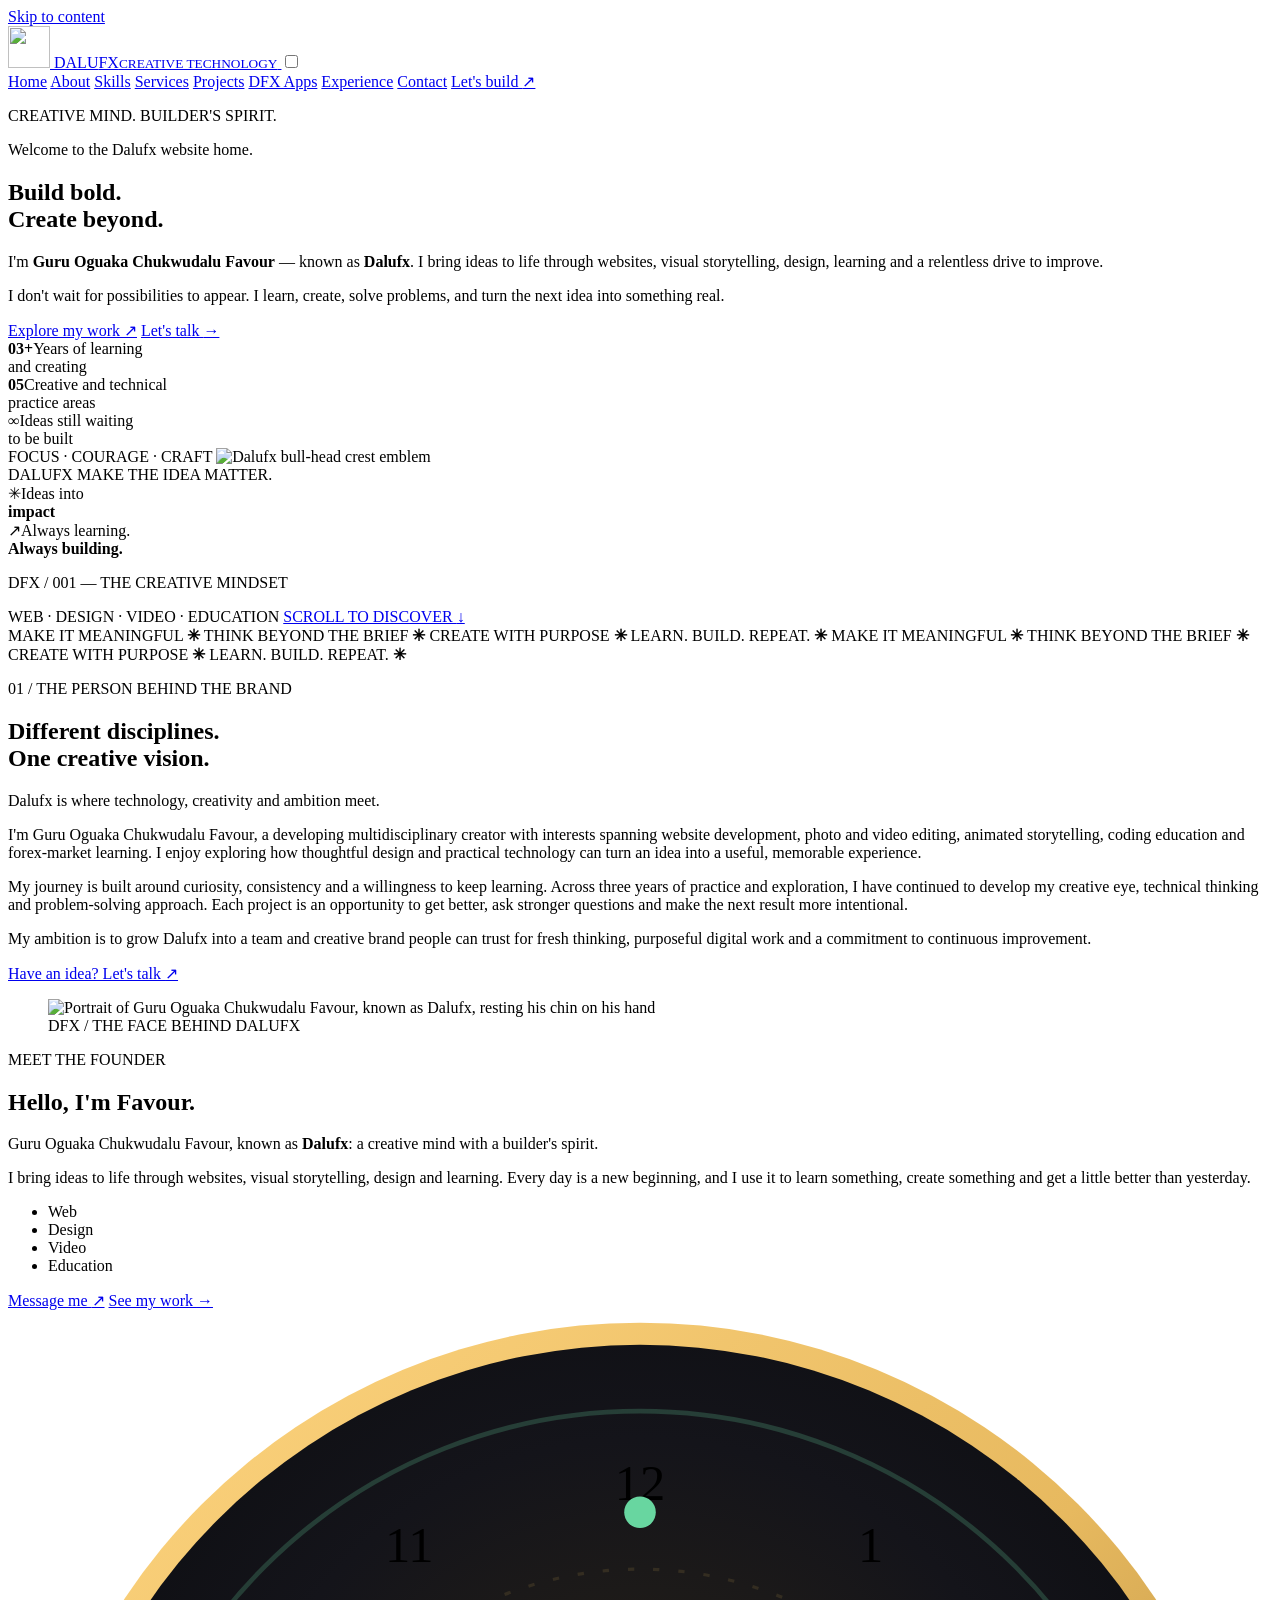
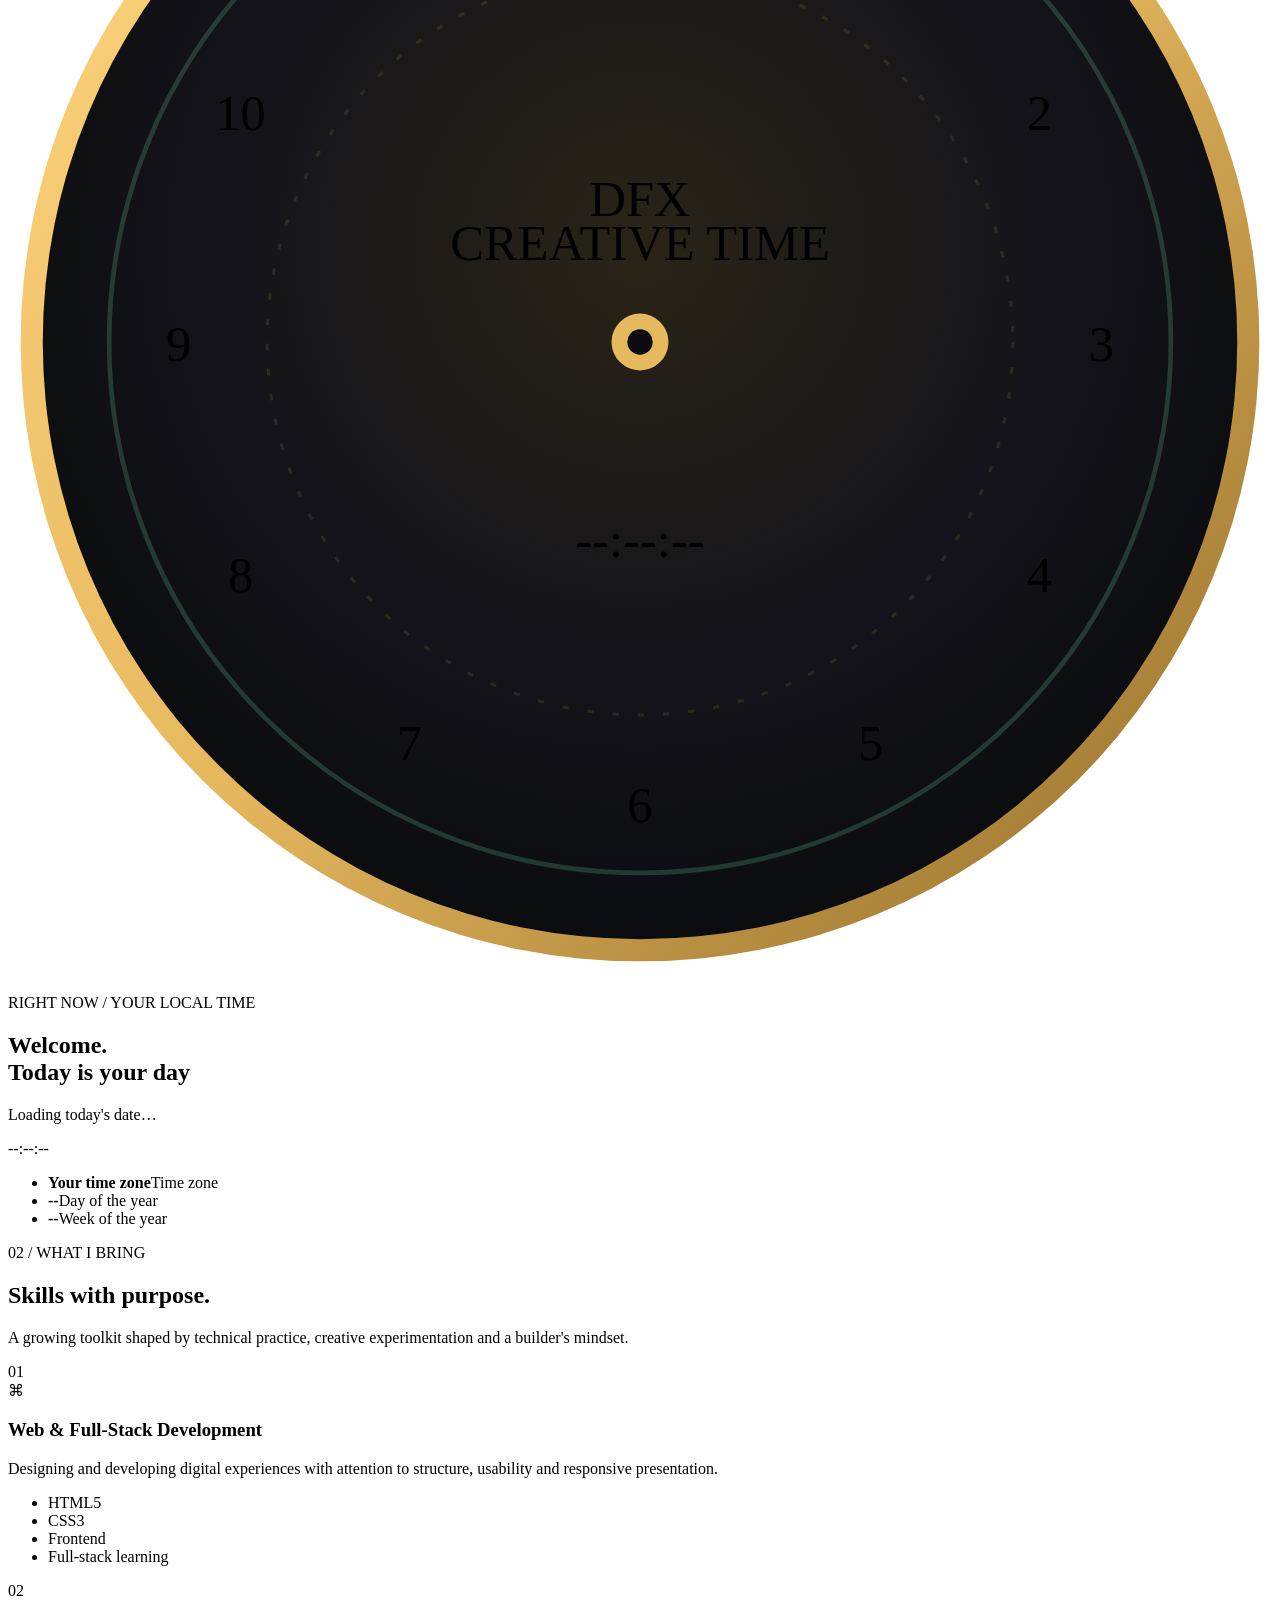
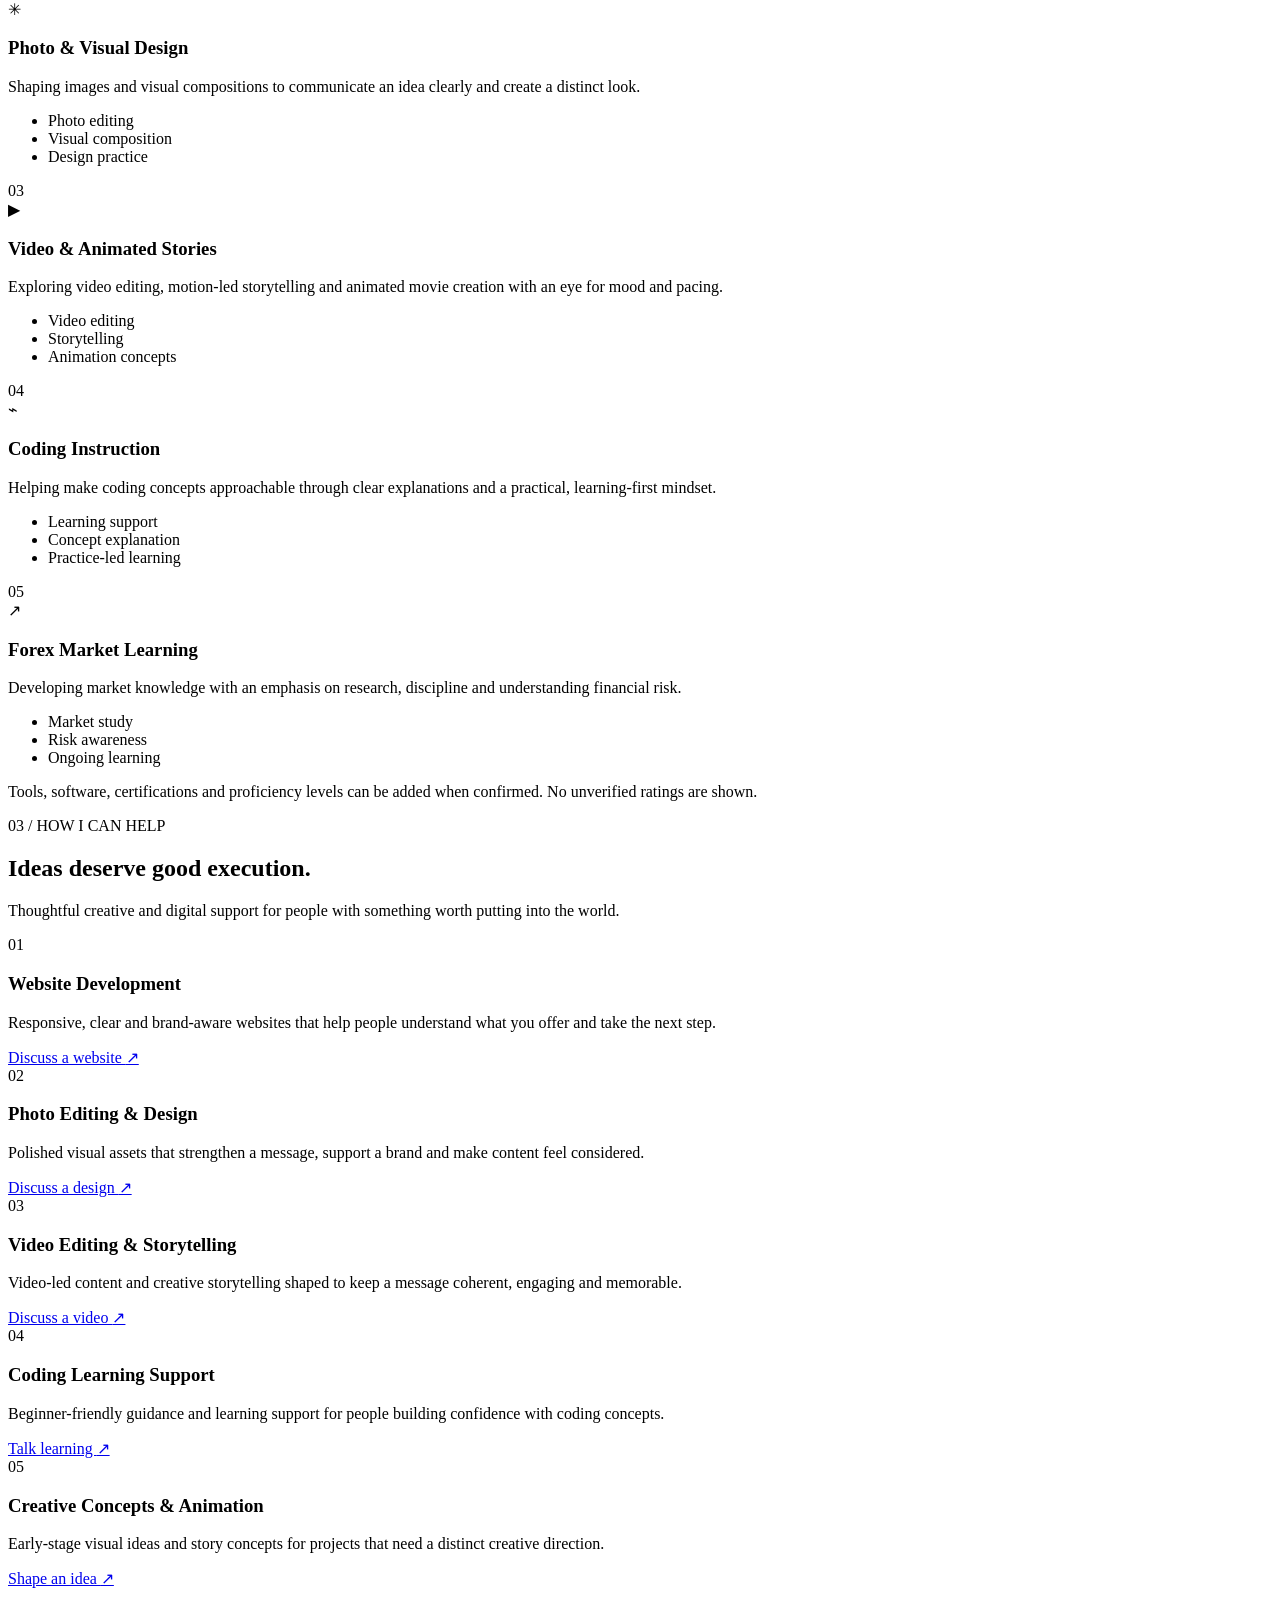
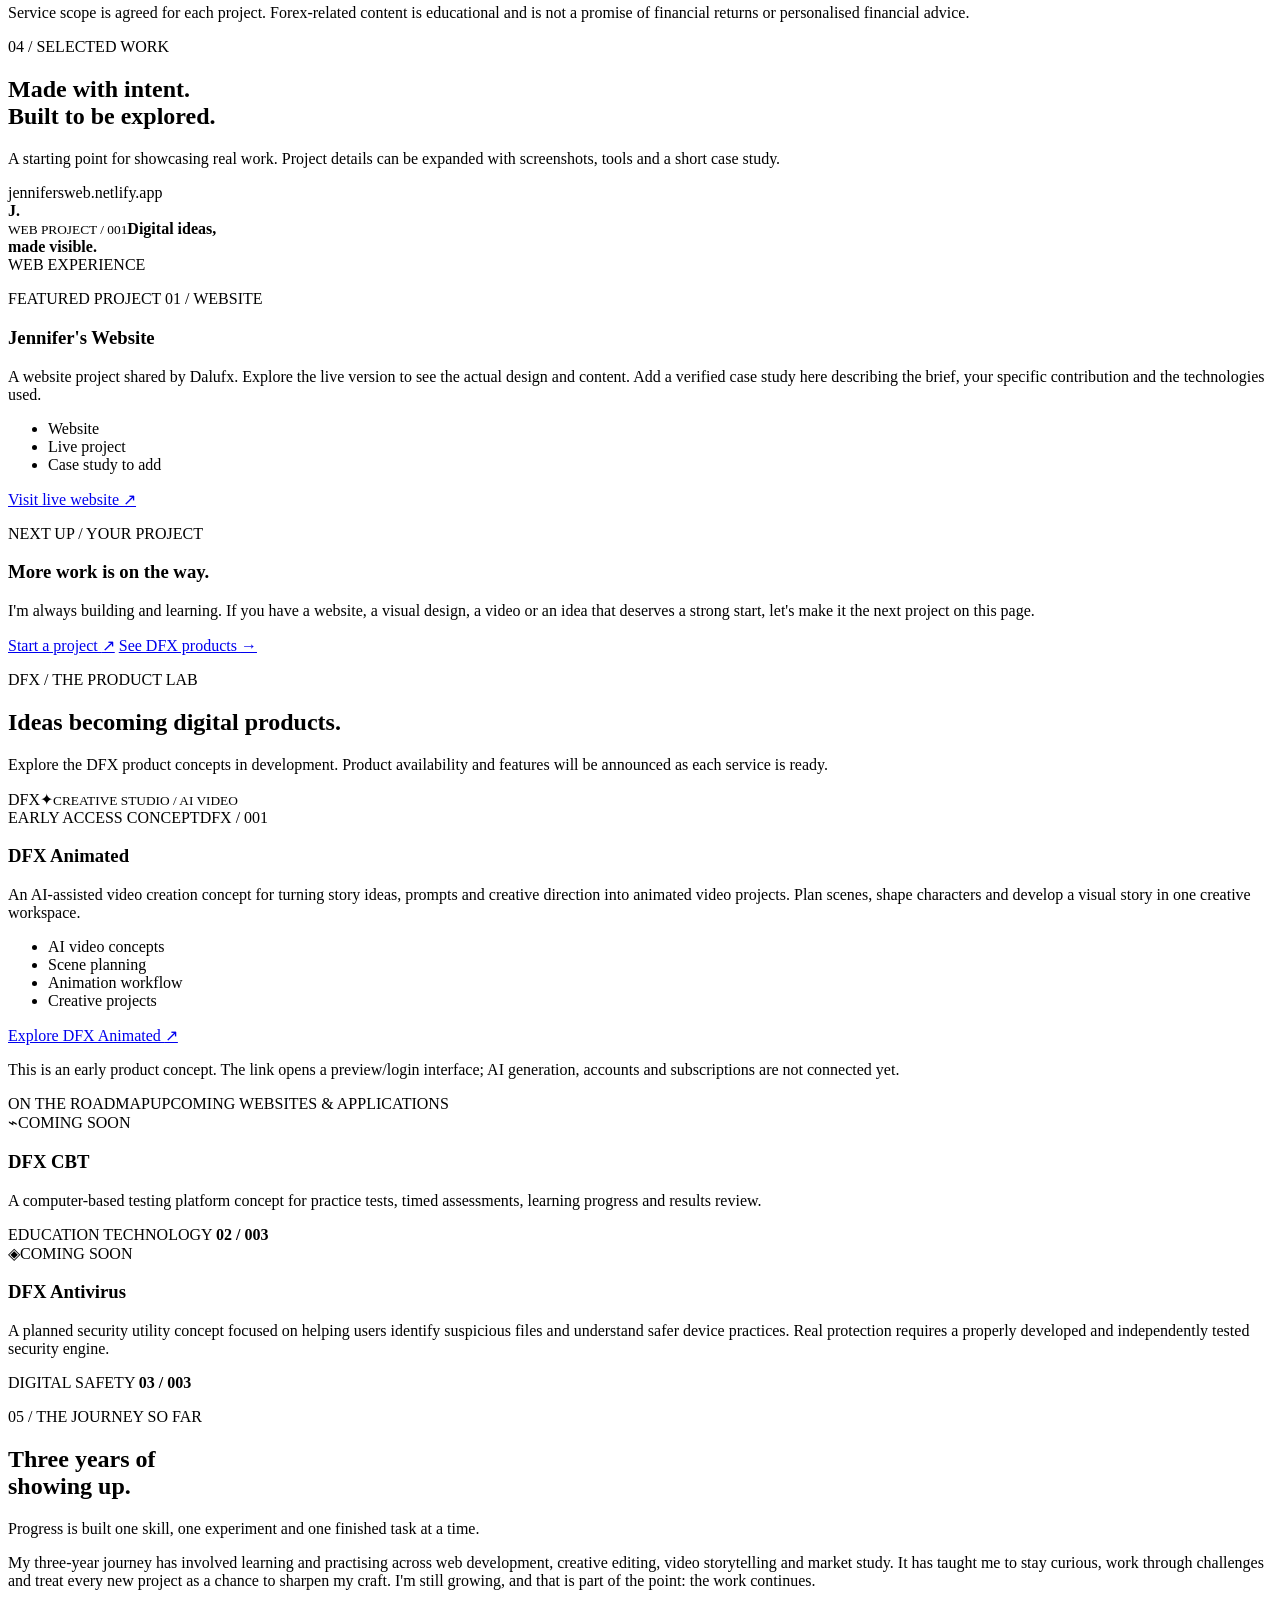
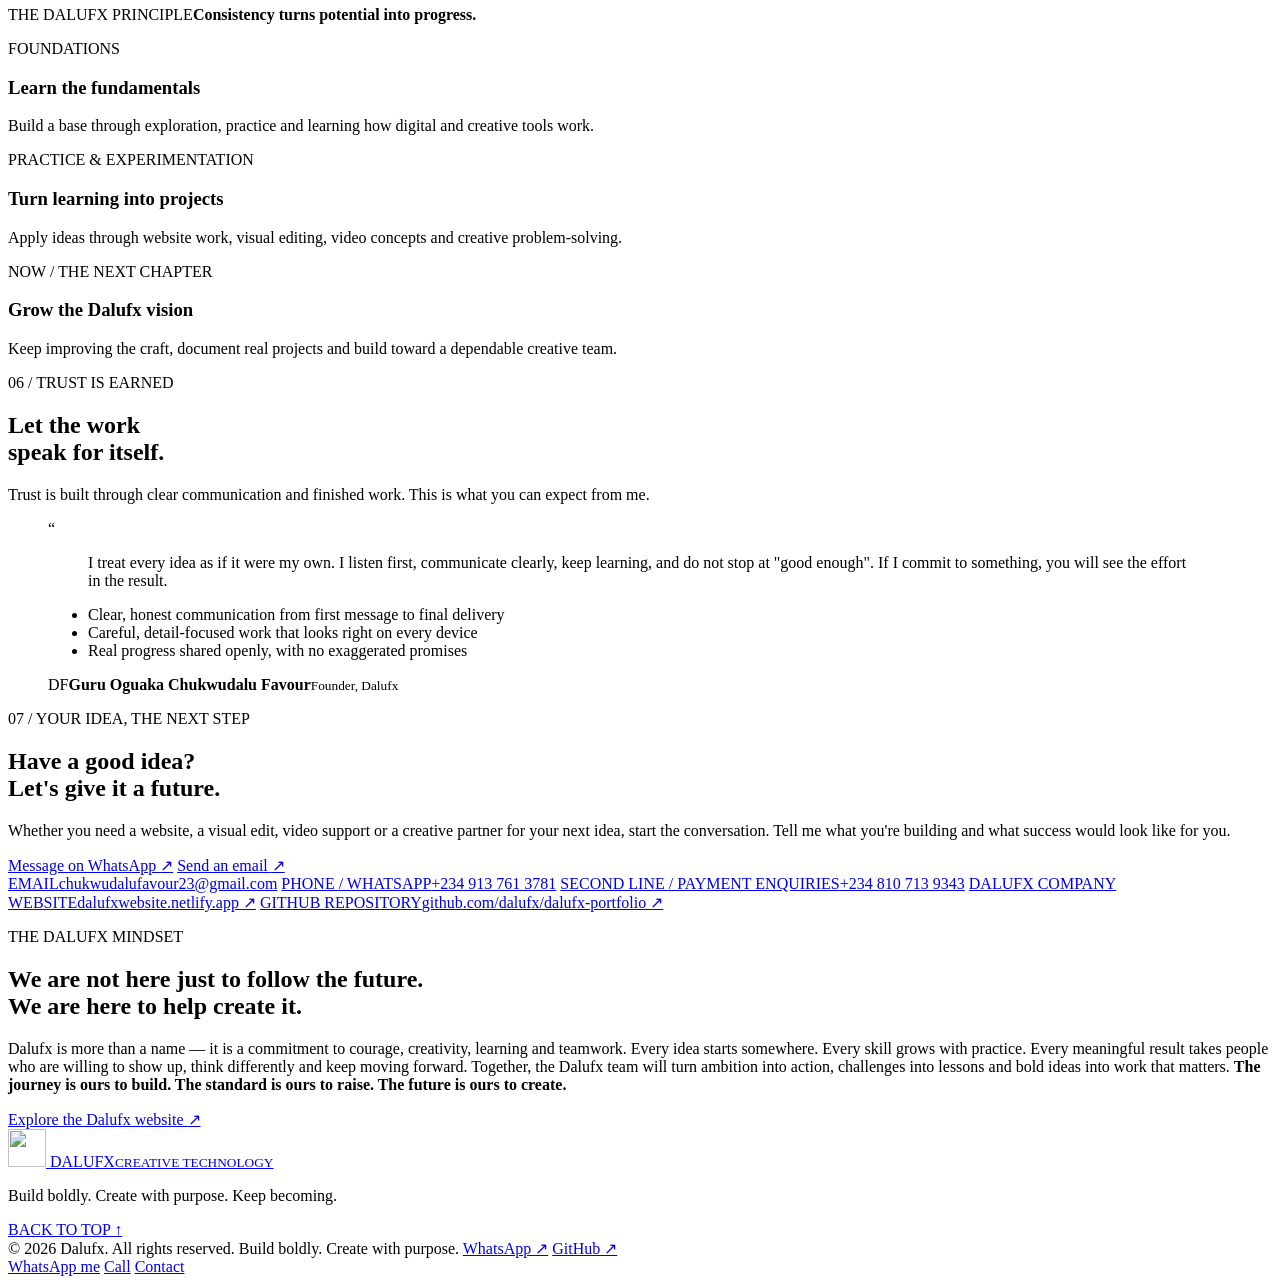
==== index.html @ 1247832c "Add files via upload" ====
<!doctype html>
<html lang="en">
<head>
  <meta charset="utf-8">
  <meta name="viewport" content="width=device-width, initial-scale=1">
  <meta name="description" content="Meet Dalufx — the creative technology brand of Guru Oguaka Chukwudalu Favour, working across web development, visual storytelling, design, coding education and market learning.">
  <meta name="theme-color" content="#090a0d">
  <meta property="og:title" content="Dalufx — Build Bold. Create Beyond.">
  <meta property="og:description" content="Web experiences, visual stories and creative technology by Dalufx.">
  <meta property="og:type" content="website">
  <meta property="og:url" content="https://dalufxwebsite.netlify.app">
  <meta property="og:image" content="assets/images/dalufx-social-preview.jpg">
  <title>Dalufx — Build Bold. Create Beyond.</title>
  <link rel="icon" href="assets/icons/dalufx-bull-crest.svg" type="image/svg+xml">
  <link rel="stylesheet" href="css/style.css">
</head>
<body id="top">
  <a class="skip-link" href="#main">Skip to content</a>

  <header class="site-header">
    <div class="container nav-wrap">
      <a class="brand" href="#home" aria-label="Dalufx home">
        <img src="assets/icons/dalufx-bull-crest.svg" alt="" width="42" height="42">
        <span>DALU<span class="brand-accent">FX</span><small>CREATIVE TECHNOLOGY</small></span>
      </a>

      <input class="nav-toggle" type="checkbox" id="nav-toggle" aria-label="Toggle navigation">
      <label class="nav-toggle-label" for="nav-toggle" aria-hidden="true">
        <span></span><span></span><span></span>
      </label>

      <nav class="main-nav" aria-label="Main navigation">
        <a href="#home">Home</a>
        <a href="#about">About</a>
        <a href="#skills">Skills</a>
        <a href="#services">Services</a>
        <a href="#projects">Projects</a>
        <a href="#dfx-products">DFX Apps</a>
        <a href="#experience">Experience</a>
        <a href="#contact">Contact</a>
        <a class="nav-cta" href="#contact">Let's build <span aria-hidden="true">↗</span></a>
      </nav>
    </div>
  </header>

  <main id="main">
    <section class="hero section-shell" id="home" aria-labelledby="hero-title">
      <div class="hero-grid container">
        <div class="hero-copy">
          <p class="eyebrow"><span class="status-dot"></span> CREATIVE MIND. BUILDER'S SPIRIT.</p>
          <p class="welcome">Welcome to the <span>Dalufx</span> website home.</p>
          <h1 id="hero-title">Build bold.<br><span class="outline-text">Create beyond.</span></h1>
          <p class="hero-intro">I'm <strong>Guru Oguaka Chukwudalu Favour</strong> — known as <strong>Dalufx</strong>. I bring ideas to life through websites, visual storytelling, design, learning and a relentless drive to improve.</p>
          <p class="hero-motivation">I don't wait for possibilities to appear. I learn, create, solve problems, and turn the next idea into something real.</p>
          <div class="hero-actions">
            <a class="button button-primary" href="#projects">Explore my work <span aria-hidden="true">↗</span></a>
            <a class="button button-quiet" href="#contact">Let's talk <span aria-hidden="true">→</span></a>
          </div>
          <div class="hero-proof" aria-label="Professional highlights">
            <div><strong>03+</strong><span>Years of learning<br>and creating</span></div>
            <div><strong>05</strong><span>Creative and technical<br>practice areas</span></div>
            <div><strong>∞</strong><span>Ideas still waiting<br>to be built</span></div>
          </div>
        </div>

        <div class="hero-art" aria-label="Dalufx bull crest brand emblem">
          <div class="art-orbit orbit-one"></div>
          <div class="art-orbit orbit-two"></div>
          <div class="art-cross cross-one"></div>
          <div class="art-cross cross-two"></div>
          <div class="crest-stack">
            <div class="crest-frame">
              <span class="crest-topline">FOCUS · COURAGE · CRAFT</span>
              <img src="assets/icons/dalufx-bull-crest.svg" alt="Dalufx bull-head crest emblem" width="280" height="280">
            </div>
            <div class="crest-label">
              <span class="crest-wordmark">DALU<span>FX</span></span>
              <span class="crest-caption">MAKE THE IDEA MATTER.</span>
            </div>
          </div>
          <div class="floating-note note-top"><span class="note-symbol">✳</span><span>Ideas into<br><b>impact</b></span></div>
          <div class="floating-note note-bottom"><span class="note-symbol green">↗</span><span>Always learning.<br><b>Always building.</b></span></div>
          <p class="art-index">DFX / 001 — THE CREATIVE MINDSET</p>
        </div>
      </div>
      <div class="hero-bottom container">
        <span>WEB · DESIGN · VIDEO · EDUCATION</span>
        <a href="#about">SCROLL TO DISCOVER <span aria-hidden="true">↓</span></a>
      </div>
    </section>

    <section class="marquee-band" aria-label="Dalufx brand message">
      <div class="marquee-track">
        <span>MAKE IT MEANINGFUL <b>✳</b> THINK BEYOND THE BRIEF <b>✳</b> CREATE WITH PURPOSE <b>✳</b> LEARN. BUILD. REPEAT. <b>✳</b></span>
        <span aria-hidden="true">MAKE IT MEANINGFUL <b>✳</b> THINK BEYOND THE BRIEF <b>✳</b> CREATE WITH PURPOSE <b>✳</b> LEARN. BUILD. REPEAT. <b>✳</b></span>
      </div>
    </section>

    <section class="section section-about" id="about" aria-labelledby="about-title">
      <div class="container two-column">
        <div class="section-heading">
          <p class="eyebrow">01 / THE PERSON BEHIND THE BRAND</p>
          <h2 id="about-title">Different disciplines.<br><span>One creative vision.</span></h2>
          <div class="heading-rule"></div>
        </div>
        <div class="about-copy">
          <p class="lead">Dalufx is where technology, creativity and ambition meet.</p>
          <p>I'm Guru Oguaka Chukwudalu Favour, a developing multidisciplinary creator with interests spanning website development, photo and video editing, animated storytelling, coding education and forex-market learning. I enjoy exploring how thoughtful design and practical technology can turn an idea into a useful, memorable experience.</p>
          <p>My journey is built around curiosity, consistency and a willingness to keep learning. Across three years of practice and exploration, I have continued to develop my creative eye, technical thinking and problem-solving approach. Each project is an opportunity to get better, ask stronger questions and make the next result more intentional.</p>
          <p>My ambition is to grow Dalufx into a team and creative brand people can trust for fresh thinking, purposeful digital work and a commitment to continuous improvement.</p>
          <a class="text-link" href="#contact">Have an idea? Let's talk <span aria-hidden="true">↗</span></a>
        </div>
      </div>
    </section>

    <section class="section profile-section" id="profile" aria-labelledby="profile-title">
      <div class="container">
        <article class="profile-block">
          <figure class="profile-photo">
            <span class="corner corner-tl" aria-hidden="true"></span><span class="corner corner-br" aria-hidden="true"></span>
            <img src="assets/images/favour-portrait.jpg" alt="Portrait of Guru Oguaka Chukwudalu Favour, known as Dalufx, resting his chin on his hand" width="607" height="1080" loading="lazy">
            <figcaption>DFX / THE FACE BEHIND DALUFX</figcaption>
          </figure>
          <div class="profile-copy">
            <p class="eyebrow">MEET THE FOUNDER</p>
            <h2 id="profile-title">Hello, I'm <span>Favour.</span></h2>
            <p class="profile-lead">Guru Oguaka Chukwudalu Favour, known as <strong>Dalufx</strong>: a creative mind with a builder's spirit.</p>
            <p>I bring ideas to life through websites, visual storytelling, design and learning. Every day is a new beginning, and I use it to learn something, create something and get a little better than yesterday.</p>
            <ul class="tag-list profile-tags"><li>Web</li><li>Design</li><li>Video</li><li>Education</li></ul>
            <div class="profile-actions">
              <a class="button button-primary" href="https://wa.me/2349137613781?text=Hello%20Favour,%20I%20saw%20your%20CV" target="_blank" rel="noopener noreferrer">Message me <span aria-hidden="true">↗</span></a>
              <a class="button button-quiet" href="#projects">See my work <span aria-hidden="true">→</span></a>
            </div>
          </div>
        </article>
      </div>
    </section>

    <section class="section time-section" id="time" aria-labelledby="time-title">
      <div class="container time-block">
        <div class="clock-wrap">
          <div class="clock-glow" aria-hidden="true"></div>
          <svg class="dfx-clock-svg" viewBox="0 0 400 400" role="img" aria-label="Analog clock showing the current time">
              <defs>
                <radialGradient id="faceGlow" cx="50%" cy="42%" r="62%"><stop offset="0" stop-color="#2a2417"/><stop offset=".55" stop-color="#14141a"/><stop offset="1" stop-color="#0a0b0e"/></radialGradient>
                <linearGradient id="goldRing" x1="0" y1="0" x2="1" y2="1"><stop offset="0" stop-color="#ffd681"/><stop offset=".5" stop-color="#e7b95f"/><stop offset="1" stop-color="#8f6a28"/></linearGradient>
              </defs>
              <circle cx="200" cy="200" r="196" fill="url(#goldRing)"/>
              <circle cx="200" cy="200" r="189" fill="url(#faceGlow)"/>
              <circle cx="200" cy="200" r="168" fill="none" stroke="rgba(104,214,160,.22)" stroke-width="1.5"/>
              <circle cx="200" cy="200" r="118" fill="none" stroke="rgba(231,185,95,.12)" stroke-width="1" stroke-dasharray="2 6"/>
              <line class="tick-major" x1="200.0" y1="24.0" x2="200.0" y2="10.0"/>
              <line class="tick" x1="218.9" y1="20.0" x2="219.9" y2="11.0"/>
              <line class="tick" x1="237.6" y1="23.0" x2="239.5" y2="14.2"/>
              <line class="tick" x1="255.9" y1="27.9" x2="258.7" y2="19.3"/>
              <line class="tick" x1="273.6" y1="34.6" x2="277.3" y2="26.4"/>
              <line class="tick-major" x1="288.0" y1="47.6" x2="295.0" y2="35.5"/>
              <line class="tick" x1="306.4" y1="53.6" x2="311.7" y2="46.3"/>
              <line class="tick" x1="321.1" y1="65.5" x2="327.1" y2="58.8"/>
              <line class="tick" x1="334.5" y1="78.9" x2="341.2" y2="72.9"/>
              <line class="tick" x1="346.4" y1="93.6" x2="353.7" y2="88.3"/>
              <line class="tick-major" x1="352.4" y1="112.0" x2="364.5" y2="105.0"/>
              <line class="tick" x1="365.4" y1="126.4" x2="373.6" y2="122.7"/>
              <line class="tick" x1="372.1" y1="144.1" x2="380.7" y2="141.3"/>
              <line class="tick" x1="377.0" y1="162.4" x2="385.8" y2="160.5"/>
              <line class="tick" x1="380.0" y1="181.1" x2="389.0" y2="180.1"/>
              <line class="tick-major" x1="376.0" y1="200.0" x2="390.0" y2="200.0"/>
              <line class="tick" x1="380.0" y1="218.9" x2="389.0" y2="219.9"/>
              <line class="tick" x1="377.0" y1="237.6" x2="385.8" y2="239.5"/>
              <line class="tick" x1="372.1" y1="255.9" x2="380.7" y2="258.7"/>
              <line class="tick" x1="365.4" y1="273.6" x2="373.6" y2="277.3"/>
              <line class="tick-major" x1="352.4" y1="288.0" x2="364.5" y2="295.0"/>
              <line class="tick" x1="346.4" y1="306.4" x2="353.7" y2="311.7"/>
              <line class="tick" x1="334.5" y1="321.1" x2="341.2" y2="327.1"/>
              <line class="tick" x1="321.1" y1="334.5" x2="327.1" y2="341.2"/>
              <line class="tick" x1="306.4" y1="346.4" x2="311.7" y2="353.7"/>
              <line class="tick-major" x1="288.0" y1="352.4" x2="295.0" y2="364.5"/>
              <line class="tick" x1="273.6" y1="365.4" x2="277.3" y2="373.6"/>
              <line class="tick" x1="255.9" y1="372.1" x2="258.7" y2="380.7"/>
              <line class="tick" x1="237.6" y1="377.0" x2="239.5" y2="385.8"/>
              <line class="tick" x1="218.9" y1="380.0" x2="219.9" y2="389.0"/>
              <line class="tick-major" x1="200.0" y1="376.0" x2="200.0" y2="390.0"/>
              <line class="tick" x1="181.1" y1="380.0" x2="180.1" y2="389.0"/>
              <line class="tick" x1="162.4" y1="377.0" x2="160.5" y2="385.8"/>
              <line class="tick" x1="144.1" y1="372.1" x2="141.3" y2="380.7"/>
              <line class="tick" x1="126.4" y1="365.4" x2="122.7" y2="373.6"/>
              <line class="tick-major" x1="112.0" y1="352.4" x2="105.0" y2="364.5"/>
              <line class="tick" x1="93.6" y1="346.4" x2="88.3" y2="353.7"/>
              <line class="tick" x1="78.9" y1="334.5" x2="72.9" y2="341.2"/>
              <line class="tick" x1="65.5" y1="321.1" x2="58.8" y2="327.1"/>
              <line class="tick" x1="53.6" y1="306.4" x2="46.3" y2="311.7"/>
              <line class="tick-major" x1="47.6" y1="288.0" x2="35.5" y2="295.0"/>
              <line class="tick" x1="34.6" y1="273.6" x2="26.4" y2="277.3"/>
              <line class="tick" x1="27.9" y1="255.9" x2="19.3" y2="258.7"/>
              <line class="tick" x1="23.0" y1="237.6" x2="14.2" y2="239.5"/>
              <line class="tick" x1="20.0" y1="218.9" x2="11.0" y2="219.9"/>
              <line class="tick-major" x1="24.0" y1="200.0" x2="10.0" y2="200.0"/>
              <line class="tick" x1="20.0" y1="181.1" x2="11.0" y2="180.1"/>
              <line class="tick" x1="23.0" y1="162.4" x2="14.2" y2="160.5"/>
              <line class="tick" x1="27.9" y1="144.1" x2="19.3" y2="141.3"/>
              <line class="tick" x1="34.6" y1="126.4" x2="26.4" y2="122.7"/>
              <line class="tick-major" x1="47.6" y1="112.0" x2="35.5" y2="105.0"/>
              <line class="tick" x1="53.6" y1="93.6" x2="46.3" y2="88.3"/>
              <line class="tick" x1="65.5" y1="78.9" x2="58.8" y2="72.9"/>
              <line class="tick" x1="78.9" y1="65.5" x2="72.9" y2="58.8"/>
              <line class="tick" x1="93.6" y1="53.6" x2="88.3" y2="46.3"/>
              <line class="tick-major" x1="112.0" y1="47.6" x2="105.0" y2="35.5"/>
              <line class="tick" x1="126.4" y1="34.6" x2="122.7" y2="26.4"/>
              <line class="tick" x1="144.1" y1="27.9" x2="141.3" y2="19.3"/>
              <line class="tick" x1="162.4" y1="23.0" x2="160.5" y2="14.2"/>
              <line class="tick" x1="181.1" y1="20.0" x2="180.1" y2="11.0"/>
              <text class="num" x="273.0" y="79.6" text-anchor="middle">1</text>
              <text class="num" x="326.4" y="133.0" text-anchor="middle">2</text>
              <text class="num" x="346.0" y="206.0" text-anchor="middle">3</text>
              <text class="num" x="326.4" y="279.0" text-anchor="middle">4</text>
              <text class="num" x="273.0" y="332.4" text-anchor="middle">5</text>
              <text class="num" x="200.0" y="352.0" text-anchor="middle">6</text>
              <text class="num" x="127.0" y="332.4" text-anchor="middle">7</text>
              <text class="num" x="73.6" y="279.0" text-anchor="middle">8</text>
              <text class="num" x="54.0" y="206.0" text-anchor="middle">9</text>
              <text class="num" x="73.6" y="133.0" text-anchor="middle">10</text>
              <text class="num" x="127.0" y="79.6" text-anchor="middle">11</text>
              <text class="num" x="200.0" y="60.0" text-anchor="middle">12</text>
              <text class="brand-mark" x="200" y="160" text-anchor="middle">D<tspan>F</tspan>X</text>
              <text class="brand-sub" x="200" y="174" text-anchor="middle">CREATIVE TIME</text>
              <text class="dial-time" id="dialTime" x="200" y="268" text-anchor="middle">--:--:--</text>
              <text class="dial-ampm" id="dialAmpm" x="200" y="290" text-anchor="middle"></text>
              <g id="hHand"><line class="hand-hour" x1="200" y1="214" x2="200" y2="120"/></g>
              <g id="mHand"><line class="hand-min" x1="200" y1="218" x2="200" y2="76"/></g>
              <g id="sHand"><line class="hand-sec" x1="200" y1="228" x2="200" y2="56"/><circle cx="200" cy="64" r="5" fill="#68d6a0"/></g>
              <circle cx="200" cy="200" r="9" fill="#e7b95f"/><circle cx="200" cy="200" r="4" fill="#0a0b0e"/>
            </svg>
        </div>
        <div class="time-copy">
          <p class="eyebrow">RIGHT NOW / YOUR LOCAL TIME</p>
          <h2 id="time-title"><span id="greeting">Welcome.</span><br>Today is <span id="dateShort">your day</span></h2>
          <p class="time-date" id="dateLong" aria-live="off">Loading today's date…</p>
          <div class="digital" role="timer" aria-label="Current time">
            <span id="digiTime">--:--:--</span><small id="digiAmpm"></small>
          </div>
          <ul class="time-facts">
            <li><b id="tzName">Your time zone</b><span>Time zone</span></li>
            <li><b id="dayNum">--</b><span>Day of the year</span></li>
            <li><b id="weekNum">--</b><span>Week of the year</span></li>
          </ul>
          <noscript><p class="time-note">Turn on JavaScript to see the live clock and today's date.</p></noscript>
        </div>
      </div>
    </section>

    <section class="section section-skills" id="skills" aria-labelledby="skills-title">
      <div class="container">
        <div class="section-topline">
          <div>
            <p class="eyebrow">02 / WHAT I BRING</p>
            <h2 id="skills-title">Skills with <span>purpose.</span></h2>
          </div>
          <p class="section-note">A growing toolkit shaped by technical practice, creative experimentation and a builder's mindset.</p>
        </div>
        <div class="skill-grid">
          <article class="skill-panel skill-featured">
            <span class="skill-number">01</span>
            <div class="skill-icon" aria-hidden="true">⌘</div>
            <h3>Web & Full-Stack Development</h3>
            <p>Designing and developing digital experiences with attention to structure, usability and responsive presentation.</p>
            <ul class="tag-list"><li>HTML5</li><li>CSS3</li><li>Frontend</li><li>Full-stack learning</li></ul>
          </article>
          <article class="skill-panel">
            <span class="skill-number">02</span>
            <div class="skill-icon" aria-hidden="true">✳</div>
            <h3>Photo & Visual Design</h3>
            <p>Shaping images and visual compositions to communicate an idea clearly and create a distinct look.</p>
            <ul class="tag-list"><li>Photo editing</li><li>Visual composition</li><li>Design practice</li></ul>
          </article>
          <article class="skill-panel">
            <span class="skill-number">03</span>
            <div class="skill-icon" aria-hidden="true">▶</div>
            <h3>Video & Animated Stories</h3>
            <p>Exploring video editing, motion-led storytelling and animated movie creation with an eye for mood and pacing.</p>
            <ul class="tag-list"><li>Video editing</li><li>Storytelling</li><li>Animation concepts</li></ul>
          </article>
          <article class="skill-panel">
            <span class="skill-number">04</span>
            <div class="skill-icon" aria-hidden="true">⌁</div>
            <h3>Coding Instruction</h3>
            <p>Helping make coding concepts approachable through clear explanations and a practical, learning-first mindset.</p>
            <ul class="tag-list"><li>Learning support</li><li>Concept explanation</li><li>Practice-led learning</li></ul>
          </article>
          <article class="skill-panel">
            <span class="skill-number">05</span>
            <div class="skill-icon" aria-hidden="true">↗</div>
            <h3>Forex Market Learning</h3>
            <p>Developing market knowledge with an emphasis on research, discipline and understanding financial risk.</p>
            <ul class="tag-list"><li>Market study</li><li>Risk awareness</li><li>Ongoing learning</li></ul>
          </article>
        </div>
        <p class="skills-footnote">Tools, software, certifications and proficiency levels can be added when confirmed. No unverified ratings are shown.</p>
      </div>
    </section>

    <section class="section section-services" id="services" aria-labelledby="services-title">
      <div class="container">
        <div class="section-topline">
          <div>
            <p class="eyebrow">03 / HOW I CAN HELP</p>
            <h2 id="services-title">Ideas deserve <span>good execution.</span></h2>
          </div>
          <p class="section-note">Thoughtful creative and digital support for people with something worth putting into the world.</p>
        </div>
        <div class="service-list">
          <article class="service-row">
            <span class="service-index">01</span><div><h3>Website Development</h3><p>Responsive, clear and brand-aware websites that help people understand what you offer and take the next step.</p></div><a href="#contact" aria-label="Ask about website development">Discuss a website <span aria-hidden="true">↗</span></a>
          </article>
          <article class="service-row">
            <span class="service-index">02</span><div><h3>Photo Editing & Design</h3><p>Polished visual assets that strengthen a message, support a brand and make content feel considered.</p></div><a href="#contact" aria-label="Ask about photo editing and design">Discuss a design <span aria-hidden="true">↗</span></a>
          </article>
          <article class="service-row">
            <span class="service-index">03</span><div><h3>Video Editing & Storytelling</h3><p>Video-led content and creative storytelling shaped to keep a message coherent, engaging and memorable.</p></div><a href="#contact" aria-label="Ask about video editing">Discuss a video <span aria-hidden="true">↗</span></a>
          </article>
          <article class="service-row">
            <span class="service-index">04</span><div><h3>Coding Learning Support</h3><p>Beginner-friendly guidance and learning support for people building confidence with coding concepts.</p></div><a href="#contact" aria-label="Ask about coding learning support">Talk learning <span aria-hidden="true">↗</span></a>
          </article>
          <article class="service-row">
            <span class="service-index">05</span><div><h3>Creative Concepts & Animation</h3><p>Early-stage visual ideas and story concepts for projects that need a distinct creative direction.</p></div><a href="#contact" aria-label="Ask about creative concepts and animation">Shape an idea <span aria-hidden="true">↗</span></a>
          </article>
        </div>
        <p class="service-note">Service scope is agreed for each project. Forex-related content is educational and is not a promise of financial returns or personalised financial advice.</p>
      </div>
    </section>

    <section class="section section-projects" id="projects" aria-labelledby="projects-title">
      <div class="container">
        <div class="section-topline">
          <div>
            <p class="eyebrow">04 / SELECTED WORK</p>
            <h2 id="projects-title">Made with intent.<br><span>Built to be explored.</span></h2>
          </div>
          <p class="section-note">A starting point for showcasing real work. Project details can be expanded with screenshots, tools and a short case study.</p>
        </div>

        <article class="project-card project-main">
          <div class="project-visual project-visual-web" aria-label="Abstract website preview illustration">
            <div class="browser-bar"><i></i><i></i><i></i><span>jennifersweb.netlify.app</span></div>
            <div class="preview-layout">
              <div class="preview-sidebar"><b>J.</b><span></span><span></span><span></span></div>
              <div class="preview-content"><small>WEB PROJECT / 001</small><strong>Digital ideas,<br>made visible.</strong><div class="preview-lines"></div><div class="preview-blocks"><i></i><i></i><i></i></div></div>
            </div>
            <span class="visual-label">WEB EXPERIENCE</span>
          </div>
          <div class="project-info">
            <p class="project-meta">FEATURED PROJECT <span>01 / WEBSITE</span></p>
            <h3>Jennifer's Website</h3>
            <p>A website project shared by Dalufx. Explore the live version to see the actual design and content. Add a verified case study here describing the brief, your specific contribution and the technologies used.</p>
            <ul class="tag-list"><li>Website</li><li>Live project</li><li>Case study to add</li></ul>
            <a class="button button-primary" href="https://jennifersweb.netlify.app/" target="_blank" rel="noopener noreferrer">Visit live website <span aria-hidden="true">↗</span></a>
          </div>
        </article>

        <div class="project-cta">
          <div>
            <p class="project-meta">NEXT UP / YOUR PROJECT</p>
            <h3>More work is on the way.</h3>
            <p>I'm always building and learning. If you have a website, a visual design, a video or an idea that deserves a strong start, let's make it the next project on this page.</p>
          </div>
          <div class="project-cta-actions">
            <a class="button button-primary" href="https://wa.me/2349137613781?text=Hello%20Favour,%20I%20saw%20your%20CV" target="_blank" rel="noopener noreferrer">Start a project <span aria-hidden="true">↗</span></a>
            <a class="button button-quiet" href="#dfx-products">See DFX products <span aria-hidden="true">→</span></a>
          </div>
        </div>
      </div>
    </section>

    <section class="section dfx-products-section" id="dfx-products" aria-labelledby="dfx-products-title">
      <div class="container">
        <div class="section-topline">
          <div><p class="eyebrow">DFX / THE PRODUCT LAB</p><h2 id="dfx-products-title">Ideas becoming <span>digital products.</span></h2></div>
          <p class="section-note">Explore the DFX product concepts in development. Product availability and features will be announced as each service is ready.</p>
        </div>
        <article class="dfx-app-card">
          <div class="dfx-app-art"><span class="app-orbit"></span><span class="app-mark">DFX<span>✦</span></span><small>CREATIVE STUDIO / AI VIDEO</small></div>
          <div class="dfx-app-copy">
            <div class="app-status-row"><span class="app-status app-status-live">EARLY ACCESS CONCEPT</span><span class="app-code">DFX / 001</span></div>
            <h3>DFX Animated</h3>
            <p>An AI-assisted video creation concept for turning story ideas, prompts and creative direction into animated video projects. Plan scenes, shape characters and develop a visual story in one creative workspace.</p>
            <ul class="tag-list"><li>AI video concepts</li><li>Scene planning</li><li>Animation workflow</li><li>Creative projects</li></ul>
            <a class="button button-primary" href="dfx-animated.html">Explore DFX Animated <span aria-hidden="true">↗</span></a>
            <p class="app-smallprint">This is an early product concept. The link opens a preview/login interface; AI generation, accounts and subscriptions are not connected yet.</p>
          </div>
        </article>
        <div class="upcoming-heading"><span class="eyebrow">ON THE ROADMAP</span><span class="upcoming-line"></span><span class="upcoming-label">UPCOMING WEBSITES & APPLICATIONS</span></div>
        <div class="upcoming-grid">
          <article class="upcoming-card"><span class="upcoming-icon">⌁</span><span class="app-status">COMING SOON</span><h3>DFX CBT</h3><p>A computer-based testing platform concept for practice tests, timed assessments, learning progress and results review.</p><span class="upcoming-foot">EDUCATION TECHNOLOGY <b>02 / 003</b></span></article>
          <article class="upcoming-card"><span class="upcoming-icon">◈</span><span class="app-status">COMING SOON</span><h3>DFX Antivirus</h3><p>A planned security utility concept focused on helping users identify suspicious files and understand safer device practices. Real protection requires a properly developed and independently tested security engine.</p><span class="upcoming-foot">DIGITAL SAFETY <b>03 / 003</b></span></article>
        </div>
      </div>
    </section>

    <section class="section section-experience" id="experience" aria-labelledby="experience-title">
      <div class="container experience-layout">
        <div>
          <p class="eyebrow">05 / THE JOURNEY SO FAR</p>
          <h2 id="experience-title">Three years of<br><span>showing up.</span></h2>
          <p class="experience-lead">Progress is built one skill, one experiment and one finished task at a time.</p>
          <p class="experience-body">My three-year journey has involved learning and practising across web development, creative editing, video storytelling and market study. It has taught me to stay curious, work through challenges and treat every new project as a chance to sharpen my craft. I'm still growing, and that is part of the point: the work continues.</p>
          <div class="experience-callout"><span>THE DALUFX PRINCIPLE</span><strong>Consistency turns potential into progress.</strong></div>
        </div>
        <div class="timeline">
          <article class="timeline-item"><span class="timeline-point"></span><p class="timeline-period">FOUNDATIONS</p><h3>Learn the fundamentals</h3><p>Build a base through exploration, practice and learning how digital and creative tools work.</p></article>
          <article class="timeline-item"><span class="timeline-point"></span><p class="timeline-period">PRACTICE & EXPERIMENTATION</p><h3>Turn learning into projects</h3><p>Apply ideas through website work, visual editing, video concepts and creative problem-solving.</p></article>
          <article class="timeline-item"><span class="timeline-point"></span><p class="timeline-period">NOW / THE NEXT CHAPTER</p><h3>Grow the Dalufx vision</h3><p>Keep improving the craft, document real projects and build toward a dependable creative team.</p></article>
        </div>
      </div>
    </section>

    <section class="section section-testimonials" id="testimonials" aria-labelledby="testimonials-title">
      <div class="container testimonial-wrap">
        <div>
          <p class="eyebrow">06 / TRUST IS EARNED</p>
          <h2 id="testimonials-title">Let the work<br><span>speak for itself.</span></h2>
          <p class="section-note">Trust is built through clear communication and finished work. This is what you can expect from me.</p>
        </div>
        <figure class="testimonial-placeholder commitment-card">
          <span class="quote-mark" aria-hidden="true">“</span>
          <blockquote>
            <p>I treat every idea as if it were my own. I listen first, communicate clearly, keep learning, and do not stop at "good enough". If I commit to something, you will see the effort in the result.</p>
          </blockquote>
          <ul class="commitment-list">
            <li>Clear, honest communication from first message to final delivery</li>
            <li>Careful, detail-focused work that looks right on every device</li>
            <li>Real progress shared openly, with no exaggerated promises</li>
          </ul>
          <figcaption class="testimonial-byline"><span class="avatar-placeholder">DF</span><span><b>Guru Oguaka Chukwudalu Favour</b><small>Founder, Dalufx</small></span></figcaption>
        </figure>
      </div>
    </section>

    <section class="contact-section section" id="contact" aria-labelledby="contact-title">
      <div class="container contact-inner">
        <p class="eyebrow">07 / YOUR IDEA, THE NEXT STEP</p>
        <h2 id="contact-title">Have a good idea?<br><span>Let's give it a future.</span></h2>
        <p class="contact-intro">Whether you need a website, a visual edit, video support or a creative partner for your next idea, start the conversation. Tell me what you're building and what success would look like for you.</p>
        <div class="contact-actions">
          <a class="button button-primary" href="https://wa.me/2349137613781?text=Hello%20Favour,%20I%20saw%20your%20CV" target="_blank" rel="noopener noreferrer">Message on WhatsApp <span aria-hidden="true">↗</span></a>
          <a class="button button-light" href="mailto:chukwudalufavour23@gmail.com">Send an email <span aria-hidden="true">↗</span></a>
        </div>
        <div class="contact-details">
          <a href="mailto:chukwudalufavour23@gmail.com"><span class="detail-label">EMAIL</span><span>chukwudalufavour23@gmail.com</span></a>
          <a href="tel:+2349137613781"><span class="detail-label">PHONE / WHATSAPP</span><span>+234 913 761 3781</span></a>
          <a href="tel:+2348107139343"><span class="detail-label">SECOND LINE / PAYMENT ENQUIRIES</span><span>+234 810 713 9343</span></a>
          <a href="https://dalufxwebsite.netlify.app" target="_blank" rel="noopener noreferrer"><span class="detail-label">DALUFX COMPANY WEBSITE</span><span>dalufxwebsite.netlify.app ↗</span></a>
          <a href="https://github.com/dalufx/dalufx-portfolio" target="_blank" rel="noopener noreferrer"><span class="detail-label">GITHUB REPOSITORY</span><span>github.com/dalufx/dalufx-portfolio ↗</span></a>
        </div>
      </div>
    </section>

    <section class="team-statement" aria-labelledby="team-title">
      <div class="container team-statement-inner">
        <p class="eyebrow">THE DALUFX MINDSET</p>
        <h2 id="team-title">We are not here just to follow the future.<br><span>We are here to help create it.</span></h2>
        <p>Dalufx is more than a name — it is a commitment to courage, creativity, learning and teamwork. Every idea starts somewhere. Every skill grows with practice. Every meaningful result takes people who are willing to show up, think differently and keep moving forward. Together, the Dalufx team will turn ambition into action, challenges into lessons and bold ideas into work that matters. <strong>The journey is ours to build. The standard is ours to raise. The future is ours to create.</strong></p>
        <a class="text-link" href="https://dalufxwebsite.netlify.app" target="_blank" rel="noopener noreferrer">Explore the Dalufx website <span aria-hidden="true">↗</span></a>
      </div>
    </section>
  </main>

  <footer class="site-footer">
    <div class="container footer-main">
      <a class="brand footer-brand" href="#home" aria-label="Dalufx back to top">
        <img src="assets/icons/dalufx-bull-crest.svg" alt="" width="38" height="38">
        <span>DALU<span class="brand-accent">FX</span><small>CREATIVE TECHNOLOGY</small></span>
      </a>
      <p>Build boldly. Create with purpose. Keep becoming.</p>
      <a class="back-top" href="#top">BACK TO TOP ↑</a>
    </div>
    <div class="container footer-bottom">
      <span>© 2026 Dalufx. All rights reserved.</span>
      <span>Build boldly. Create with purpose.</span>
      <a href="https://wa.me/2349137613781?text=Hello%20Favour,%20I%20saw%20your%20CV" target="_blank" rel="noopener noreferrer">WhatsApp ↗</a>
      <a href="https://github.com/dalufx/dalufx-portfolio" target="_blank" rel="noopener noreferrer">GitHub ↗</a>
    </div>
  </footer>
<nav class="phone-bar" aria-label="Quick contact">
  <a class="phone-bar-main" href="https://wa.me/2349137613781?text=Hello%20Favour,%20I%20saw%20your%20CV" target="_blank" rel="noopener noreferrer">WhatsApp me</a>
  <a href="tel:+2349137613781">Call</a>
  <a href="#contact">Contact</a>
</nav>
<script src="js/clock.js" defer></script>
</body>
</html>
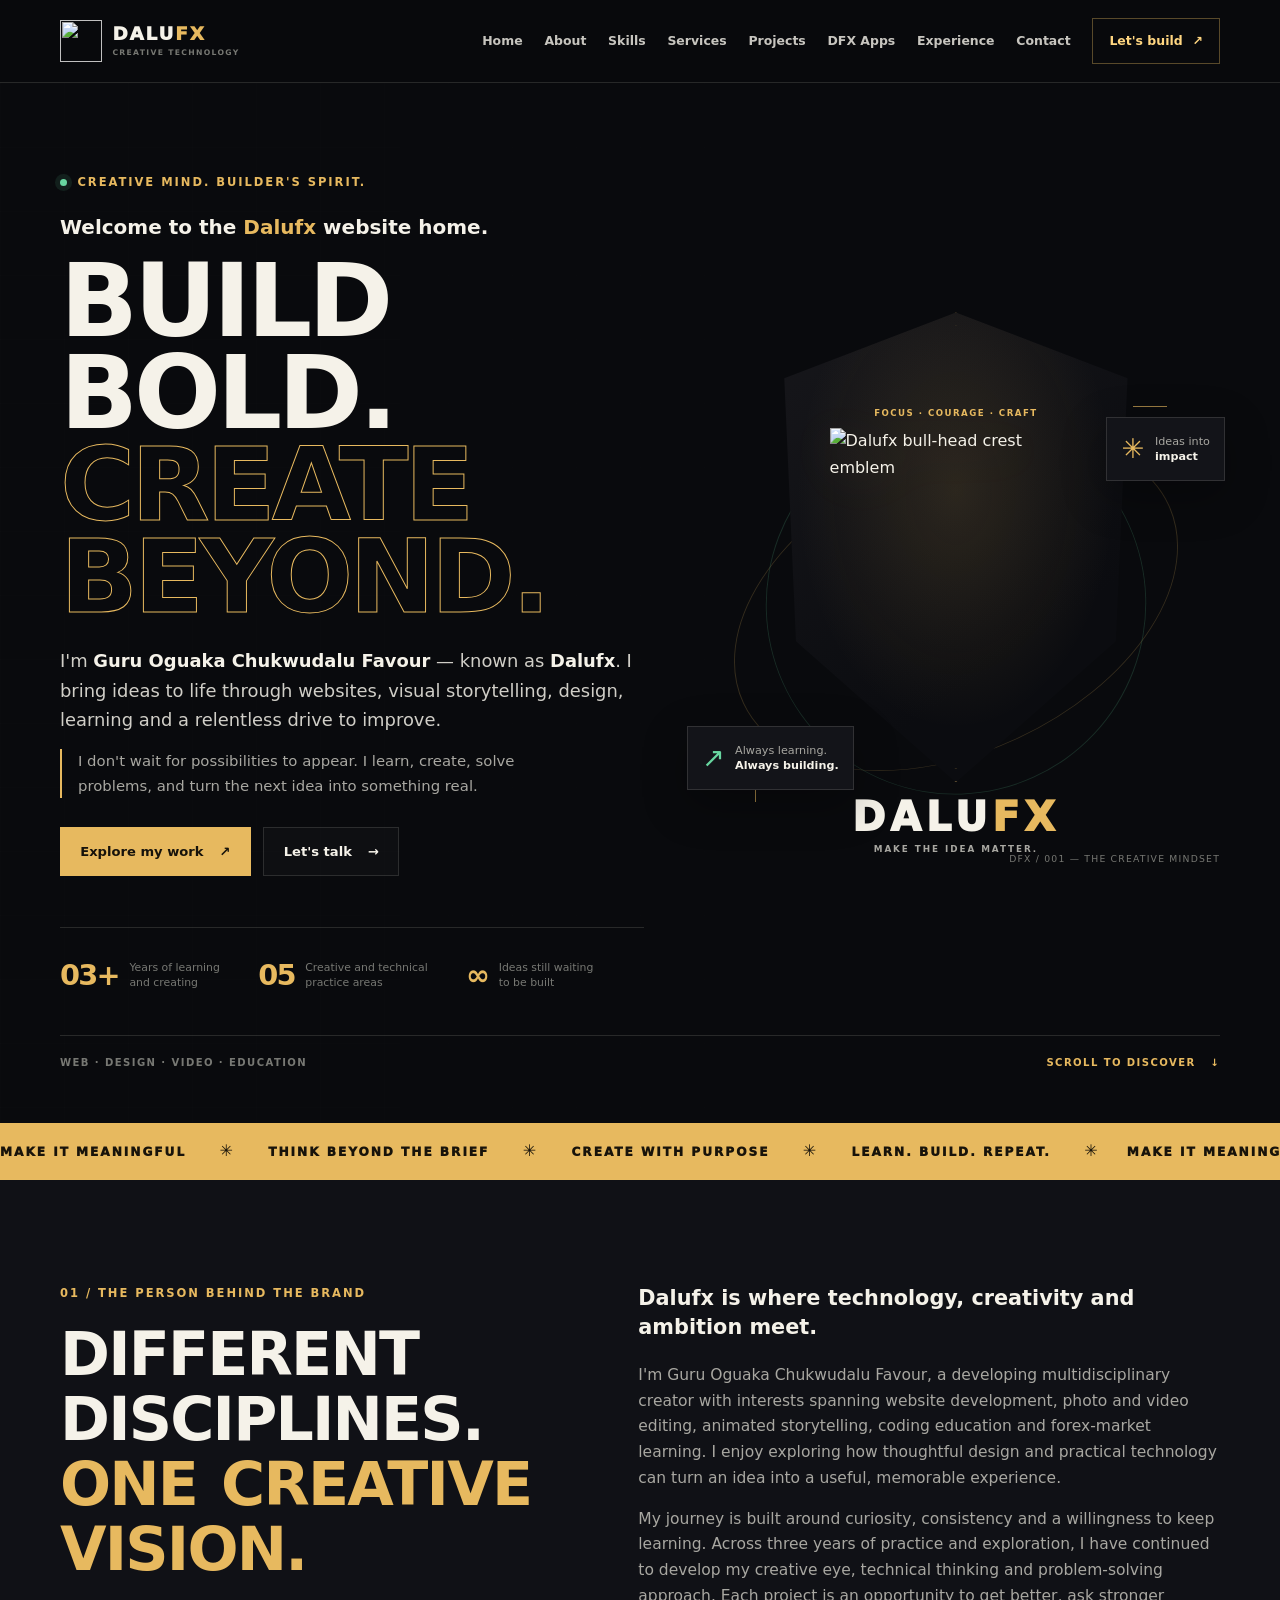
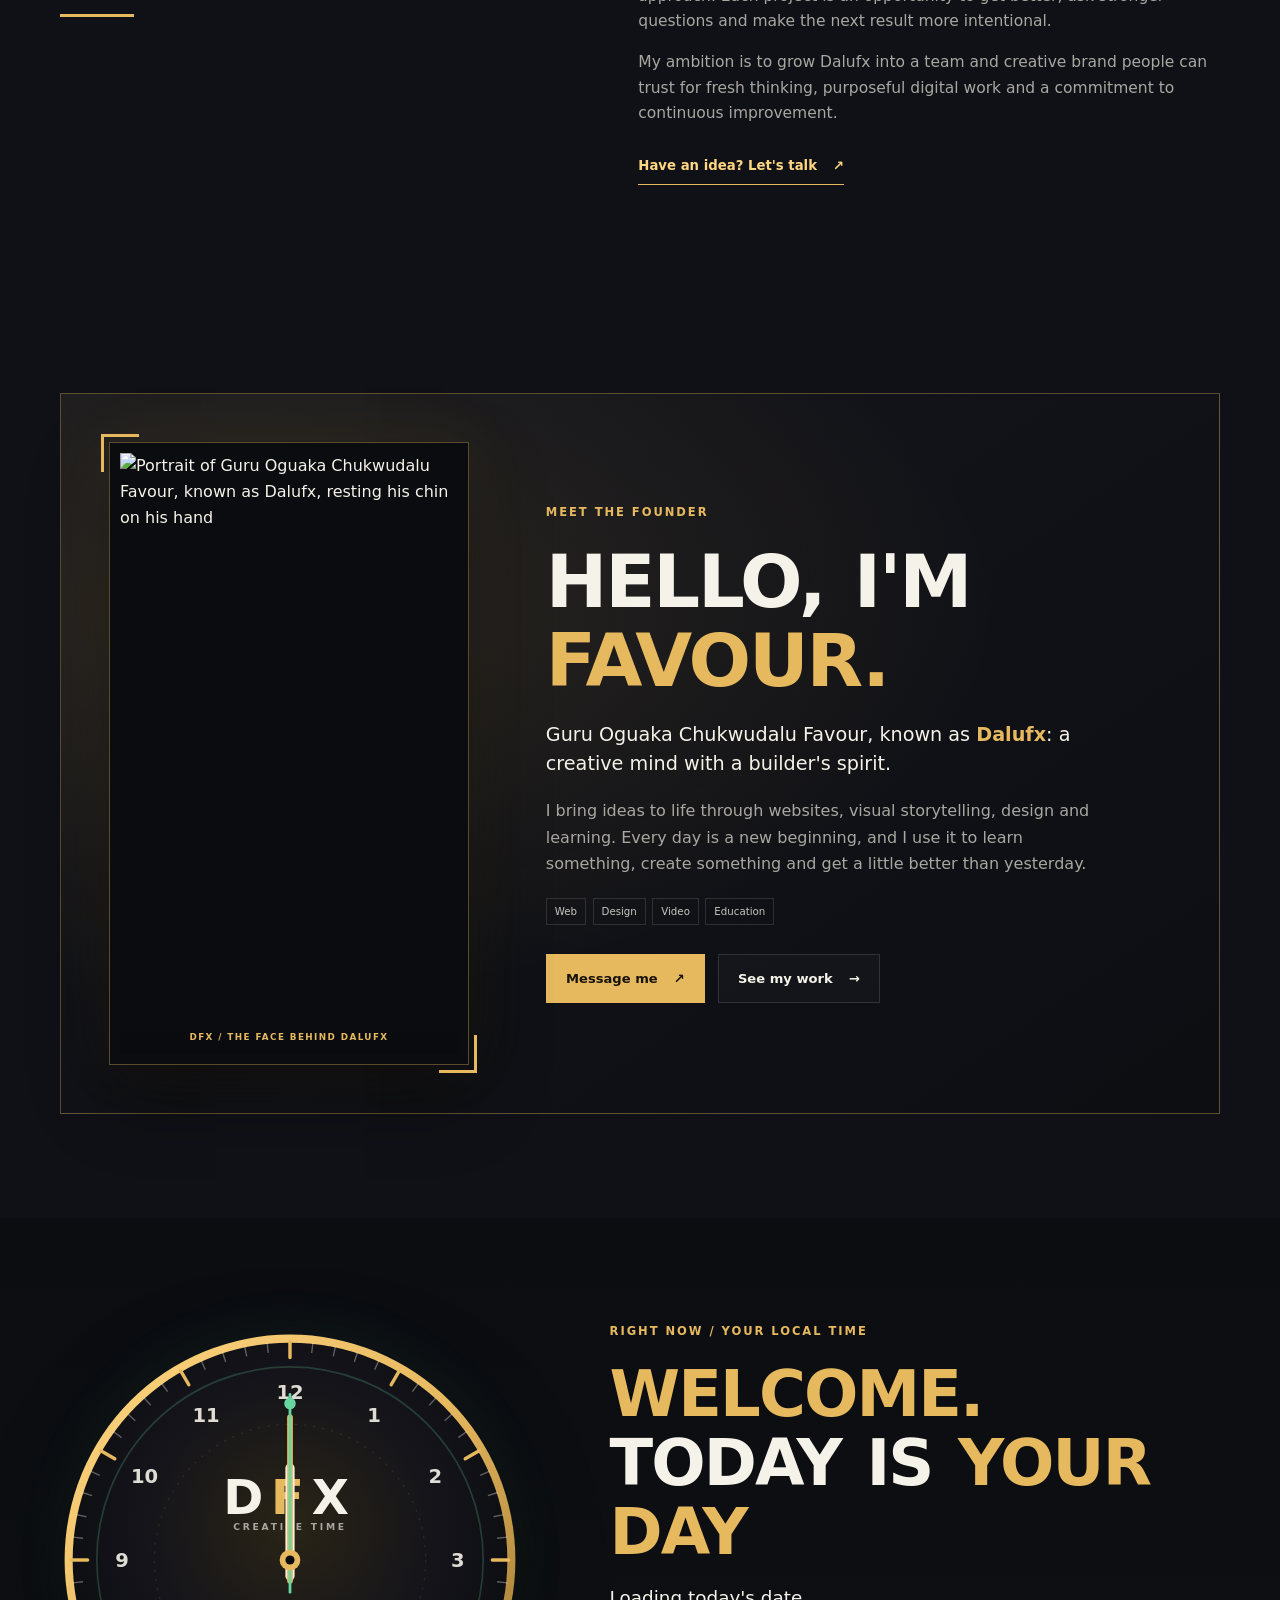
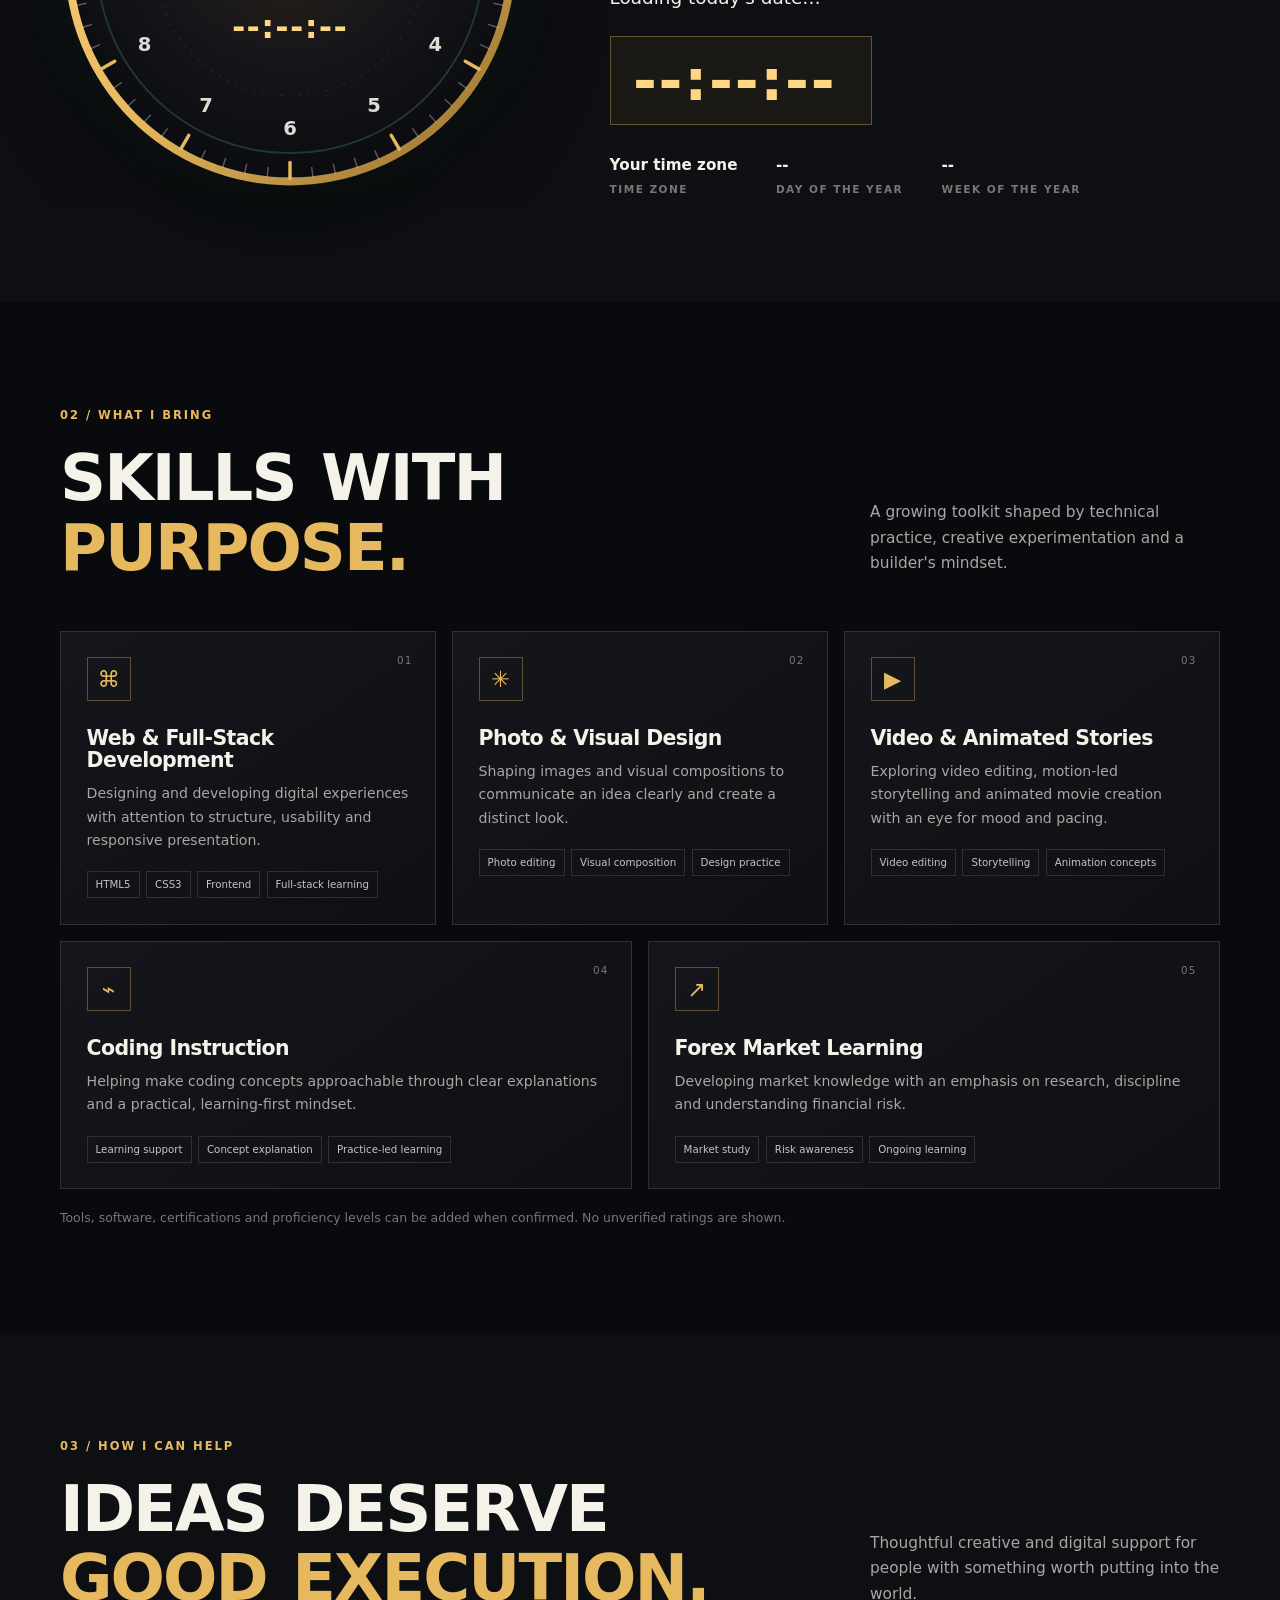
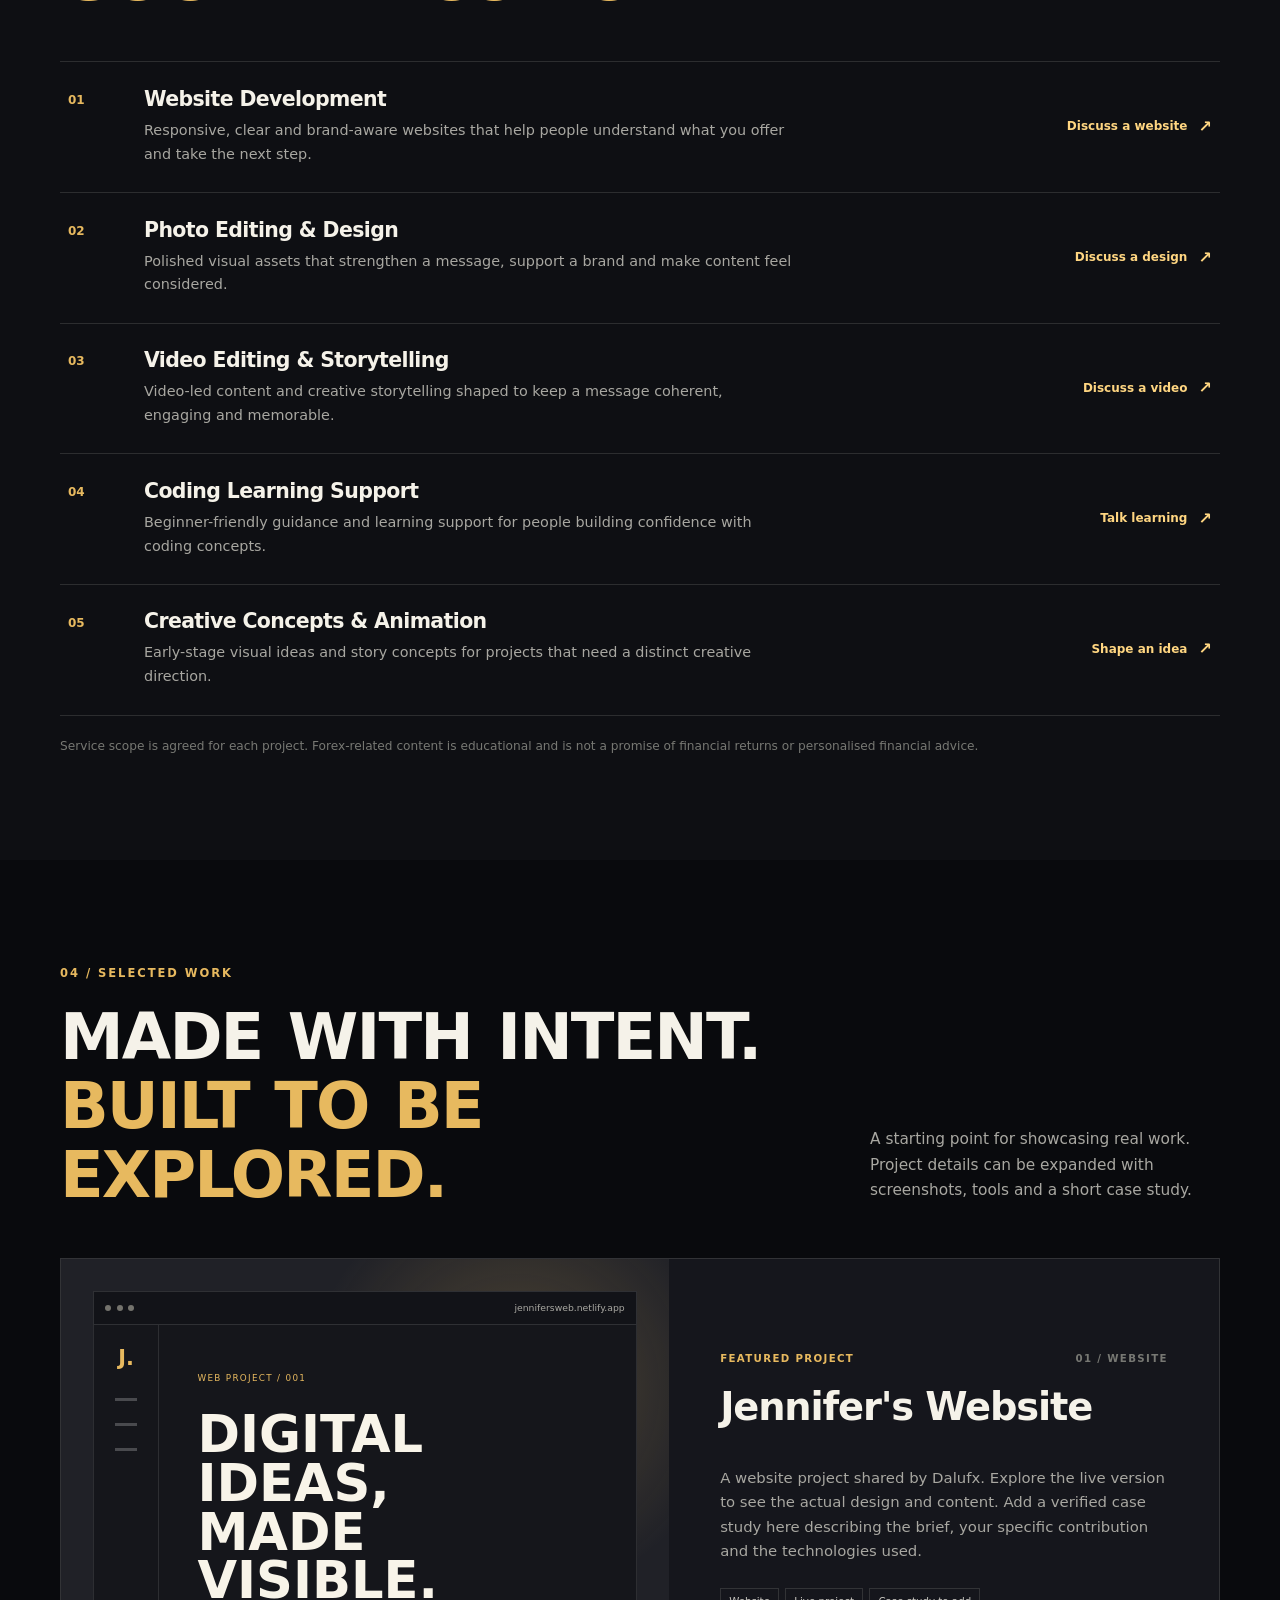
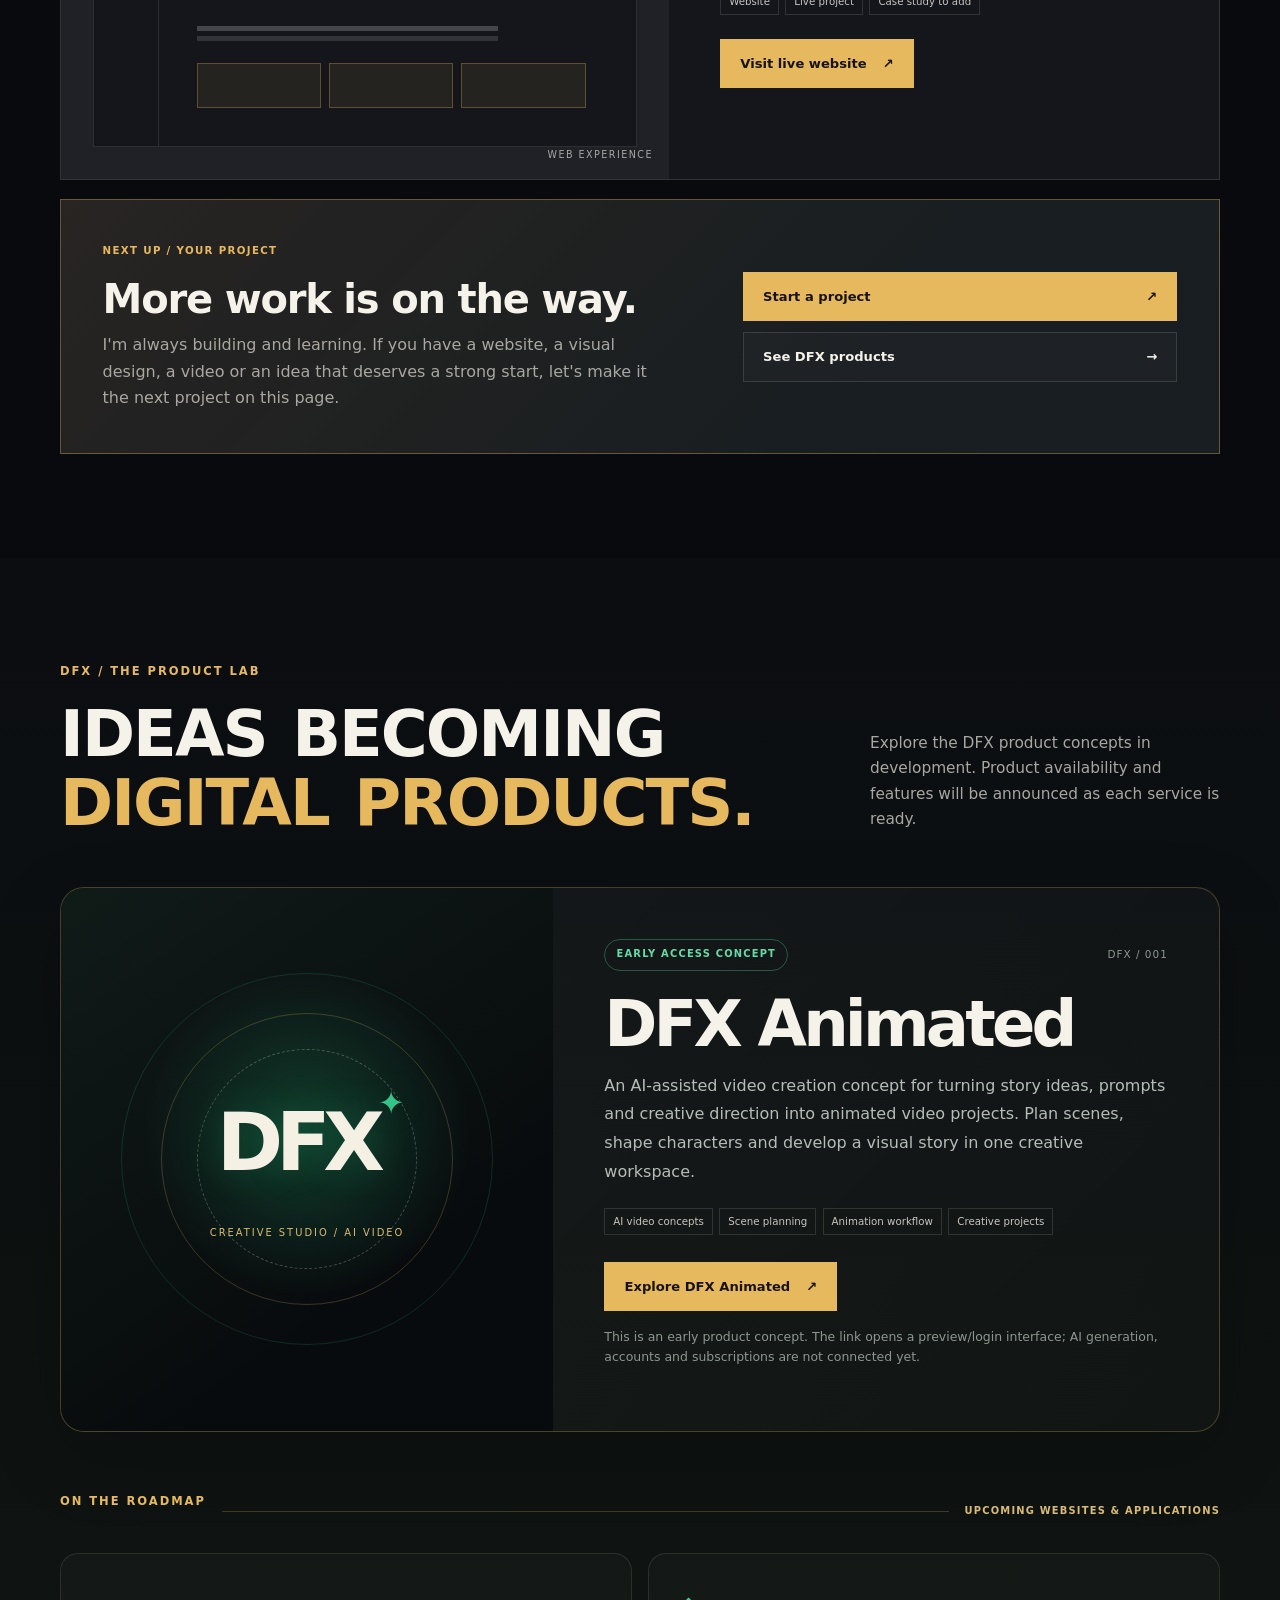
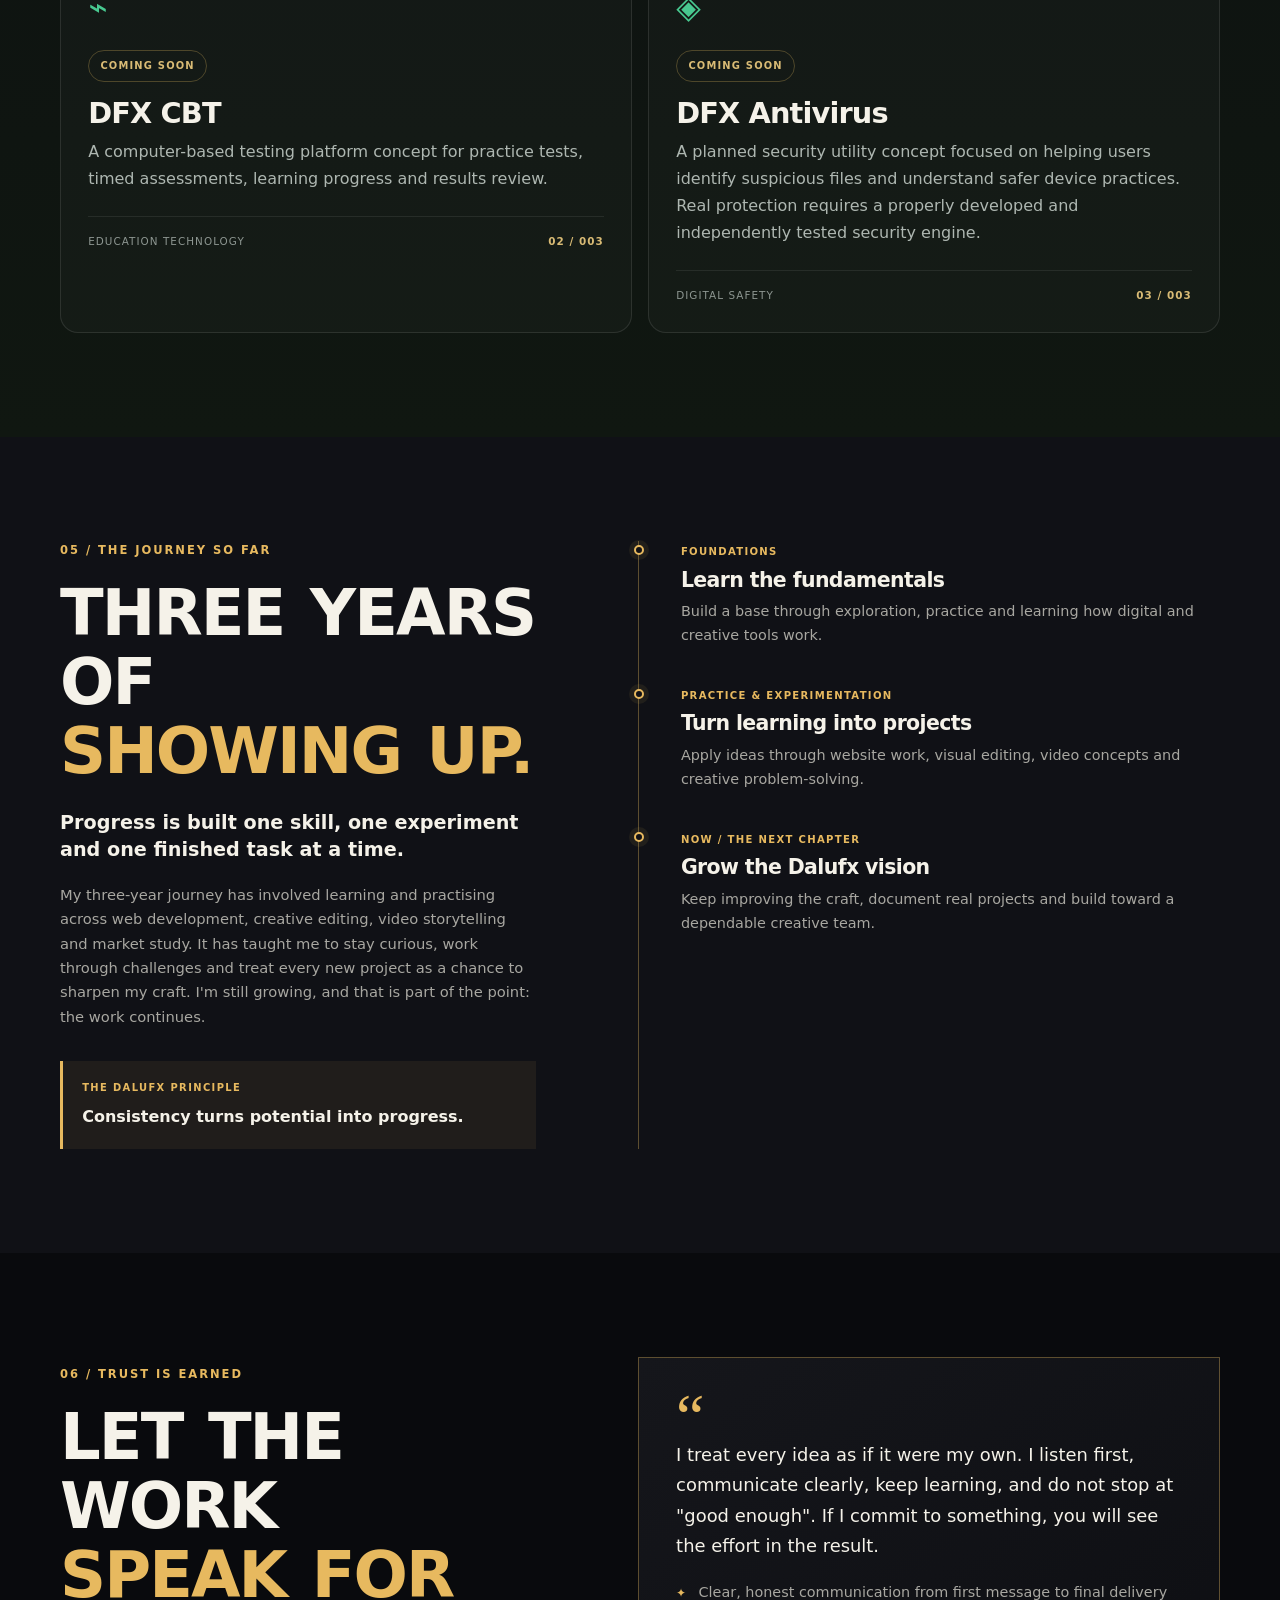
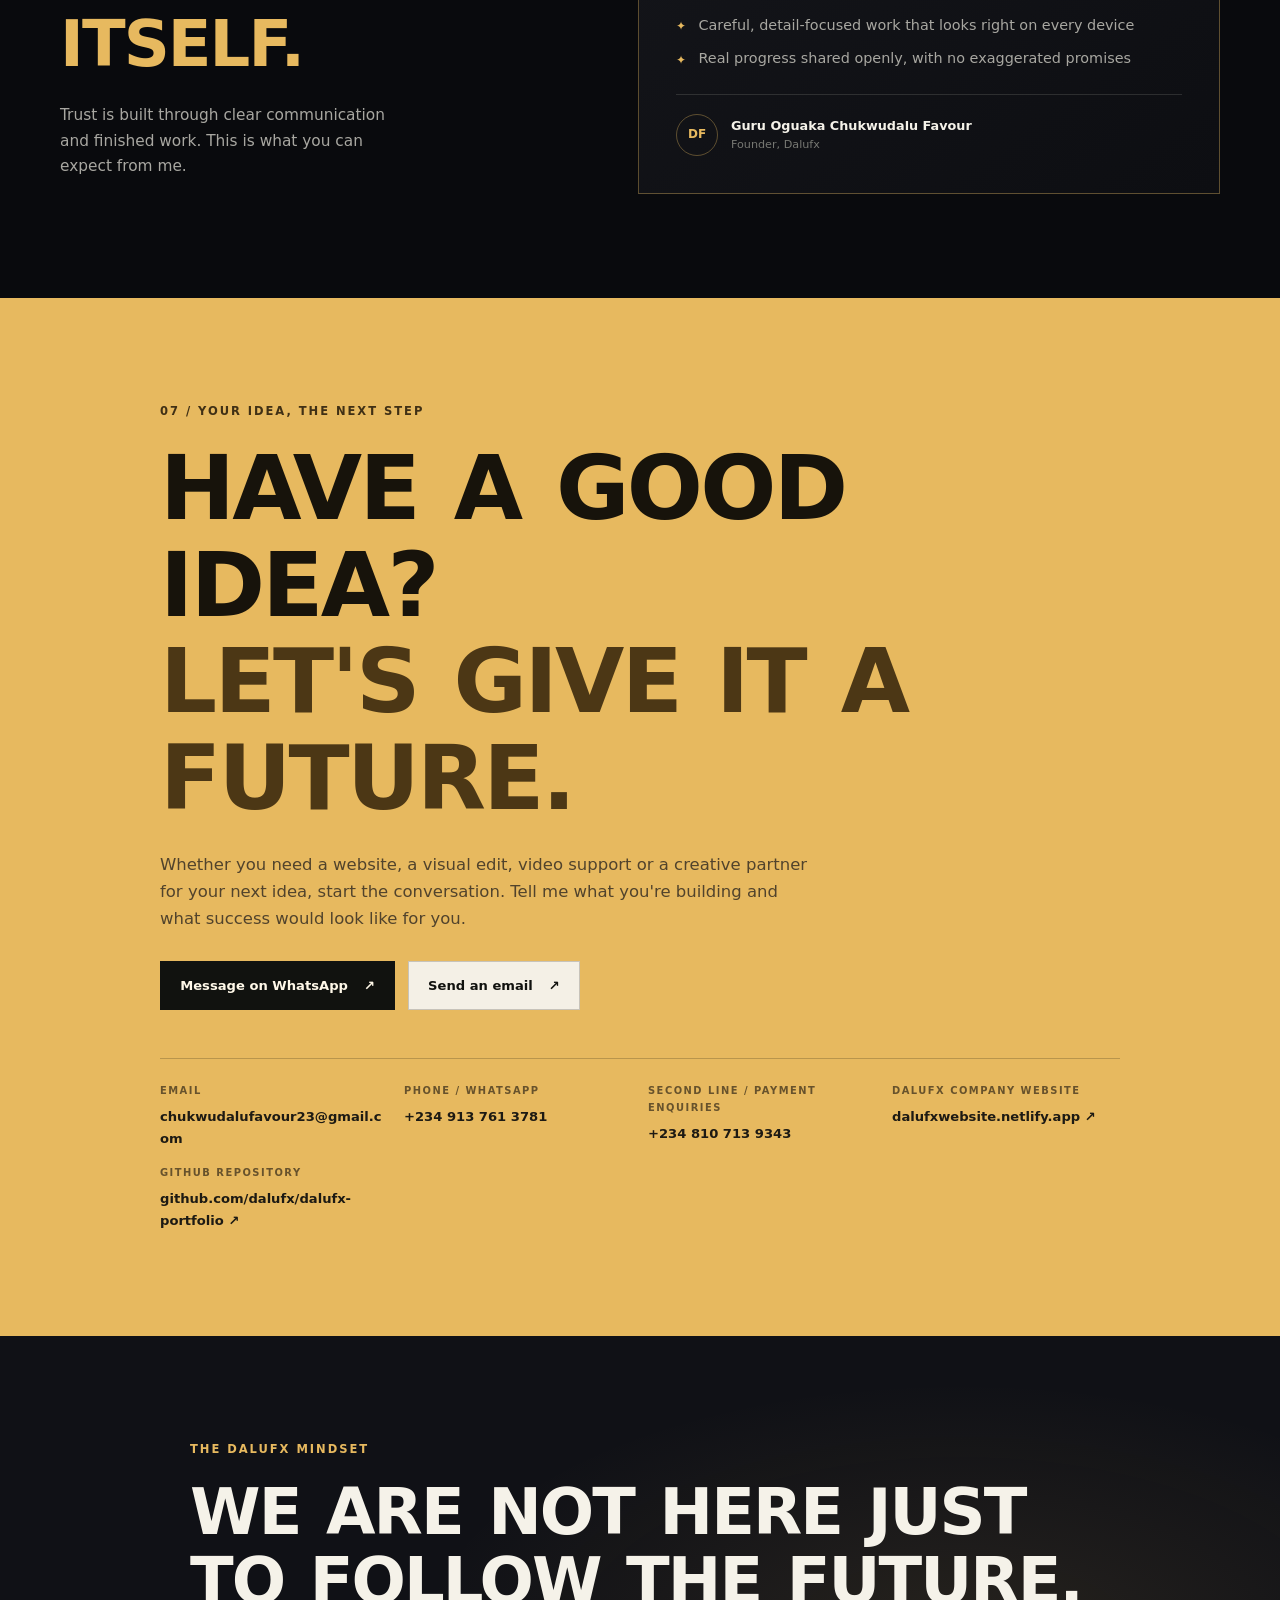
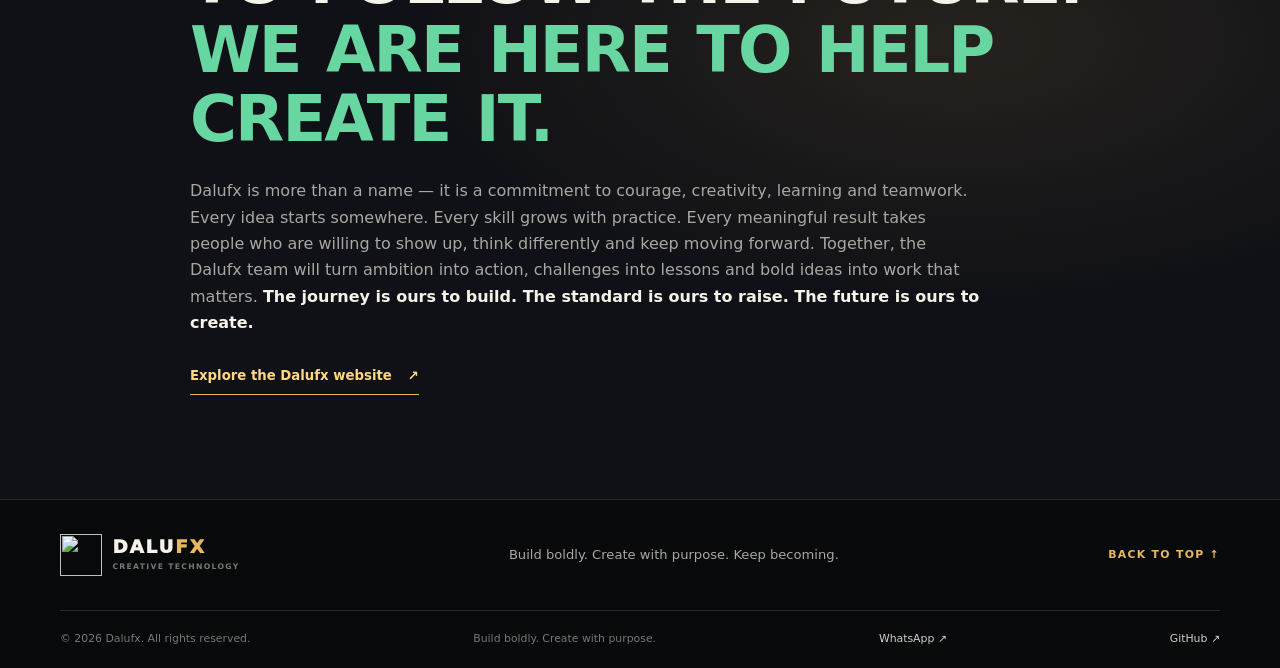
==== commit ce87631f: "Update stylesheet link in index.html" ====
--- a/index.html
+++ b/index.html
@@ -12,7 +12,7 @@
   <meta property="og:image" content="assets/images/dalufx-social-preview.jpg">
   <title>Dalufx — Build Bold. Create Beyond.</title>
   <link rel="icon" href="assets/icons/dalufx-bull-crest.svg" type="image/svg+xml">
-  <link rel="stylesheet" href="css/style.css">
+  <link rel="stylesheet" href="style.css">
 </head>
 <body id="top">
   <a class="skip-link" href="#main">Skip to content</a>
--- a/style.css
+++ b/style.css
@@ -0,0 +1,592 @@
+/* =========================================================
+   DALUFX PORTFOLIO — HTML5 + CSS3
+   Palette: midnight black, gold, and restrained emerald.
+   No JavaScript, frameworks, or external font dependencies.
+   ========================================================= */
+
+:root {
+  color-scheme: dark;
+  --bg: #090a0d;
+  --bg-soft: #101116;
+  --panel: #15161c;
+  --panel-light: #1c1d24;
+  --text: #f5f2e9;
+  --muted: #a8a7a1;
+  --subtle: #777873;
+  --gold: #e7b95f;
+  --gold-bright: #ffd681;
+  --green: #68d6a0;
+  --line: rgba(245, 242, 233, .13);
+  --line-gold: rgba(231, 185, 95, .36);
+  --radius: 4px;
+  --space-1: .5rem;
+  --space-2: 1rem;
+  --space-3: 1.5rem;
+  --space-4: 2rem;
+  --space-5: 3rem;
+  --space-6: 4.5rem;
+  --space-7: 6.5rem;
+  --container: 1160px;
+  --font-body: Inter, ui-sans-serif, system-ui, -apple-system, BlinkMacSystemFont, "Segoe UI", sans-serif;
+  --font-display: "Arial Narrow", "Franklin Gothic Medium", Impact, var(--font-body);
+}
+
+* { box-sizing: border-box; }
+html { scroll-behavior: smooth; scroll-padding-top: 88px; }
+body {
+  margin: 0;
+  background: var(--bg);
+  color: var(--text);
+  font-family: var(--font-body);
+  font-size: 16px;
+  line-height: 1.65;
+  -webkit-font-smoothing: antialiased;
+}
+img { max-width: 100%; height: auto; display: block; }
+a { color: inherit; text-decoration: none; }
+button, input { font: inherit; }
+::selection { color: var(--bg); background: var(--gold); }
+.container { width: min(var(--container), calc(100% - 2.5rem)); margin-inline: auto; }
+.section { padding-block: var(--space-7); }
+.skip-link {
+  position: absolute; z-index: 1000; top: .5rem; left: .5rem;
+  padding: .7rem 1rem; background: var(--gold); color: #15120b;
+  transform: translateY(-160%); font-weight: 800;
+}
+.skip-link:focus { transform: translateY(0); }
+:focus-visible { outline: 3px solid var(--green); outline-offset: 4px; }
+h1, h2, h3, p { margin-top: 0; }
+h1, h2, h3 { line-height: 1.08; letter-spacing: -.03em; }
+h1, h2 { font-family: var(--font-display); font-weight: 900; text-transform: uppercase; word-spacing: .08em; }
+h2 { font-size: clamp(2.4rem, 5vw, 4.7rem); margin-bottom: 1.5rem; }
+h2 span { color: var(--gold); }
+h3 { font-size: 1.28rem; }
+p { color: var(--muted); }
+.eyebrow {
+  display: flex; align-items: center; gap: .65rem;
+  margin-bottom: 1.2rem; color: var(--gold);
+  font-size: .72rem; font-weight: 850; letter-spacing: .17em;
+}
+.status-dot { width: 7px; height: 7px; border-radius: 50%; background: var(--green); box-shadow: 0 0 0 5px rgba(104,214,160,.1); }
+.section-note { max-width: 350px; margin-bottom: .4rem; font-size: .96rem; }
+.section-topline { display: flex; justify-content: space-between; align-items: end; gap: 2rem; margin-bottom: 3rem; }
+.section-topline h2 { margin-bottom: 0; }
+.heading-rule { width: 74px; height: 3px; background: var(--gold); margin-top: 2rem; }
+
+/* Header and CSS-only mobile navigation */
+.site-header {
+  position: sticky; z-index: 100; top: 0;
+  background: rgba(9,10,13,.93); border-bottom: 1px solid var(--line);
+  backdrop-filter: blur(14px);
+}
+.nav-wrap { min-height: 82px; display: flex; align-items: center; justify-content: space-between; gap: 2rem; }
+.brand { display: inline-flex; align-items: center; gap: .65rem; flex-shrink: 0; font-weight: 950; font-size: 1.15rem; letter-spacing: .1em; line-height: 1; }
+.brand img { width: 42px; height: 42px; }
+.brand-accent { color: var(--gold); }
+.brand small { display: block; margin-top: .38rem; color: var(--subtle); font-size: .48rem; font-weight: 700; letter-spacing: .17em; }
+.main-nav { display: flex; align-items: center; gap: clamp(.8rem, 1.7vw, 1.5rem); }
+.main-nav > a { position: relative; padding-block: .65rem; color: #c7c5bf; font-size: .78rem; font-weight: 750; transition: color .2s ease; }
+.main-nav > a:not(.nav-cta)::after { content: ""; position: absolute; right: 0; bottom: .35rem; left: 0; height: 1px; background: var(--gold); transform: scaleX(0); transform-origin: left; transition: transform .2s ease; }
+.main-nav > a:hover { color: var(--gold-bright); }
+.main-nav > a:hover::after { transform: scaleX(1); }
+.main-nav .nav-cta { padding: .75rem 1rem; border: 1px solid var(--line-gold); color: var(--gold-bright); }
+.nav-cta span { margin-left: .35rem; }
+.nav-toggle, .nav-toggle-label { display: none; }
+
+/* Hero */
+.hero { position: relative; overflow: hidden; padding-top: clamp(4rem, 7vw, 6.5rem); padding-bottom: 2rem; }
+.hero::before { content: ""; position: absolute; inset: 0; pointer-events: none; opacity: .2; background-image: linear-gradient(rgba(255,255,255,.035) 1px, transparent 1px), linear-gradient(90deg, rgba(255,255,255,.035) 1px, transparent 1px); background-size: 64px 64px; mask-image: linear-gradient(to right, black, transparent 80%); }
+.hero-grid { position: relative; display: grid; grid-template-columns: 1.05fr .95fr; align-items: center; gap: 3rem; }
+.hero-copy { position: relative; z-index: 2; padding-bottom: 2.2rem; }
+.welcome { margin-bottom: .7rem; color: var(--text); font-size: clamp(1rem, 1.7vw, 1.25rem); font-weight: 700; }
+.welcome span { color: var(--gold); }
+.hero h1 { margin: 0 0 1.4rem; font-size: clamp(4rem, 8vw, 7.8rem); line-height: .9; letter-spacing: -.04em; }
+.outline-text { color: transparent; -webkit-text-stroke: 1px var(--gold); }
+.hero-intro { max-width: 590px; margin-bottom: .9rem; color: #d0cec7; font-size: clamp(1rem, 1.4vw, 1.13rem); }
+.hero-intro strong { color: var(--text); }
+.hero-motivation { max-width: 530px; padding-left: 1rem; border-left: 2px solid var(--gold); font-size: .93rem; }
+.hero-actions, .contact-actions { display: flex; flex-wrap: wrap; gap: .8rem; margin-top: 1.8rem; }
+.button { min-height: 49px; display: inline-flex; align-items: center; justify-content: center; gap: 1rem; padding: .8rem 1.2rem; border: 1px solid transparent; font-size: .82rem; font-weight: 850; transition: transform .2s ease, background .2s ease, border-color .2s ease, color .2s ease; }
+.button:hover { transform: translateY(-3px); }
+.button-primary { color: #17130b; background: var(--gold); }
+.button-primary:hover { background: var(--gold-bright); }
+.button-quiet { color: var(--text); border-color: var(--line); background: rgba(255,255,255,.02); }
+.button-quiet:hover { border-color: var(--gold); }
+.button-light { color: #11120f; background: #f4f0e6; }
+.button-light:hover { background: white; }
+.hero-proof { display: flex; gap: clamp(1.1rem, 3vw, 2.5rem); margin-top: 3.2rem; padding-top: 1.5rem; border-top: 1px solid var(--line); }
+.hero-proof > div { display: flex; align-items: center; gap: .65rem; }
+.hero-proof strong { color: var(--gold); font-size: 1.8rem; letter-spacing: -.06em; }
+.hero-proof span { color: var(--subtle); font-size: .68rem; line-height: 1.35; }
+.hero-art { position: relative; min-height: 540px; display: grid; place-items: center; padding-bottom: 2.4rem; }
+.crest-frame { position: relative; z-index: 2; width: min(82%, 390px); aspect-ratio: .83; display: flex; flex-direction: column; align-items: center; justify-content: center; padding: 2rem; border: 1px solid var(--line-gold); background: radial-gradient(ellipse at 50% 38%, rgba(231,185,95,.13), transparent 58%), linear-gradient(145deg, #17171b, #0b0c10 70%); clip-path: polygon(50% 0, 94% 14%, 91% 70%, 50% 100%, 9% 70%, 6% 14%); }
+.crest-frame::before { content: ""; position: absolute; inset: 12px; border: 1px solid rgba(231,185,95,.2); clip-path: polygon(50% 0, 94% 14%, 91% 70%, 50% 100%, 9% 70%, 6% 14%); }
+.crest-topline { position: relative; z-index: 1; color: var(--gold); font-size: .54rem; letter-spacing: .17em; font-weight: 800; }
+.crest-frame img { position: relative; z-index: 1; width: 78%; max-width: 280px; margin: .5rem 0; filter: drop-shadow(0 10px 20px rgba(231,185,95,.12)); }
+.crest-stack { position: relative; z-index: 2; width: min(82%, 390px); display: flex; flex-direction: column; align-items: center; gap: .9rem; }
+.crest-stack .crest-frame { width: 100%; }
+.crest-label { position: relative; z-index: 1; display: flex; flex-direction: column; align-items: center; gap: .35rem; text-align: center; }
+.crest-wordmark { position: relative; z-index: 1; line-height: 1; font-family: var(--font-display); font-size: 2.5rem; font-weight: 950; letter-spacing: .12em; }
+.crest-wordmark span { color: var(--gold); }
+.crest-caption { position: relative; z-index: 1; color: var(--muted); font-size: .55rem; font-weight: 800; letter-spacing: .22em; }
+.art-orbit { position: absolute; border: 1px solid rgba(231,185,95,.2); border-radius: 50%; }
+.orbit-one { width: 470px; height: 470px; transform: rotate(-25deg) scaleY(.63); }
+.orbit-two { width: 380px; height: 530px; transform: rotate(32deg) scaleY(.72); border-color: rgba(104,214,160,.17); }
+.art-cross { position: absolute; background: var(--gold); opacity: .65; }
+.cross-one { width: 34px; height: 1px; top: 16%; right: 10%; }
+.cross-two { width: 1px; height: 34px; bottom: 16%; left: 12%; }
+.floating-note { position: absolute; z-index: 3; display: flex; align-items: center; gap: .65rem; padding: .75rem .9rem; border: 1px solid var(--line); background: #131419; box-shadow: 0 14px 45px rgba(0,0,0,.3); color: var(--muted); font-size: .7rem; line-height: 1.4; }
+.floating-note b { color: var(--text); }
+.note-top { top: 18%; right: -1%; }
+.note-bottom { bottom: 18%; left: -1%; }
+.note-symbol { color: var(--gold); font-size: 1.7rem; }
+.note-symbol.green { color: var(--green); }
+.art-index { position: absolute; right: 0; bottom: 1.2rem; color: var(--subtle); font-size: .58rem; letter-spacing: .13em; }
+.hero-bottom { position: relative; display: flex; justify-content: space-between; padding-block: 1.2rem; border-top: 1px solid var(--line); color: var(--subtle); font-size: .63rem; font-weight: 800; letter-spacing: .14em; }
+.hero-bottom a { color: var(--gold); }
+.hero-bottom a span { margin-left: .6rem; }
+
+/* Moving marquee: edit the repeated phrase in index.html to customise */
+.marquee-band { overflow: hidden; border-block: 1px solid var(--line-gold); background: var(--gold); color: #18130a; }
+.marquee-track { display: flex; width: max-content; animation: marquee-scroll 28s linear infinite; }
+.marquee-track span { display: block; flex-shrink: 0; padding: .9rem 0; white-space: nowrap; font-size: .76rem; font-weight: 950; letter-spacing: .16em; }
+.marquee-track b { padding-inline: 1.7rem; font-size: 1rem; }
+.marquee-band:hover .marquee-track { animation-play-state: paused; }
+@keyframes marquee-scroll { to { transform: translateX(-50%); } }
+
+/* About */
+.section-about { background: var(--bg-soft); }
+.two-column { display: grid; grid-template-columns: .9fr 1.1fr; gap: clamp(3rem, 8vw, 8rem); }
+.section-heading h2 { font-size: clamp(2.5rem, 4.7vw, 4.4rem); }
+.about-copy { max-width: 660px; }
+.about-copy p { font-size: .97rem; }
+.about-copy .lead { color: var(--text); font-size: 1.3rem; font-weight: 750; line-height: 1.4; }
+.text-link { display: inline-flex; align-items: center; gap: 1rem; margin-top: .8rem; padding-bottom: .4rem; border-bottom: 1px solid var(--gold); color: var(--gold-bright); font-size: .83rem; font-weight: 850; }
+.text-link span { transition: transform .2s ease; }
+.text-link:hover span { transform: translate(3px, -3px); }
+
+/* Skills */
+.skill-grid { display: grid; grid-template-columns: repeat(6, 1fr); gap: 1rem; }
+.skill-panel { position: relative; grid-column: span 2; min-height: 275px; padding: 1.6rem; border: 1px solid var(--line); background: linear-gradient(145deg, #15161b, #0f1014); transition: border-color .2s ease, transform .2s ease; }
+.skill-panel:nth-child(4), .skill-panel:nth-child(5) { grid-column: span 3; min-height: 245px; }
+.skill-panel:hover { transform: translateY(-4px); border-color: var(--line-gold); }
+.skill-number { position: absolute; top: 1.25rem; right: 1.4rem; color: var(--subtle); font-size: .65rem; letter-spacing: .12em; }
+.skill-icon { display: grid; place-items: center; width: 44px; height: 44px; margin-bottom: 1.6rem; border: 1px solid var(--line-gold); color: var(--gold); font-size: 1.4rem; }
+.skill-panel h3 { margin-bottom: .7rem; }
+.skill-panel p { margin-bottom: 1.2rem; font-size: .88rem; }
+.tag-list { display: flex; flex-wrap: wrap; gap: .4rem; padding: 0; margin: 0; list-style: none; }
+.tag-list li { padding: .25rem .5rem; border: 1px solid var(--line); color: #c7c5bf; font-size: .64rem; }
+.skills-footnote, .project-disclaimer { margin: 1.2rem 0 0; font-size: .78rem; color: var(--subtle); }
+
+/* Services */
+.section-services { background: #0e0f13; }
+.service-list { border-top: 1px solid var(--line); }
+.service-row { display: grid; grid-template-columns: 52px 1fr auto; align-items: center; gap: 1.5rem; padding: 1.6rem .5rem; border-bottom: 1px solid var(--line); transition: background .2s ease, padding .2s ease; }
+.service-row:hover { padding-inline: 1rem; background: rgba(255,255,255,.025); }
+.service-index { align-self: start; padding-top: .2rem; color: var(--gold); font-size: .75rem; font-weight: 850; }
+.service-row h3 { margin-bottom: .55rem; }
+.service-row p { max-width: 650px; margin-bottom: 0; font-size: .9rem; }
+.service-row > a { display: inline-flex; align-items: center; gap: .7rem; color: var(--gold-bright); font-size: .75rem; font-weight: 800; white-space: nowrap; }
+.service-row > a span { font-size: 1rem; }
+.service-note { margin: 1.3rem 0 0; font-size: .76rem; color: var(--subtle); }
+
+/* Projects */
+.project-card { display: grid; grid-template-columns: 1.05fr .95fr; margin-bottom: 1.2rem; border: 1px solid var(--line); background: var(--panel); }
+.project-visual { position: relative; min-height: 380px; overflow: hidden; }
+.project-visual-web { background: radial-gradient(circle at 75% 25%, rgba(231,185,95,.24), transparent 35%), #202127; padding: 2rem; }
+.browser-bar { display: flex; align-items: center; gap: .35rem; height: 34px; padding-inline: .7rem; border: 1px solid rgba(255,255,255,.12); background: #121318; }
+.browser-bar i { width: 6px; height: 6px; border-radius: 50%; background: #74736d; }
+.browser-bar span { margin-left: auto; color: #a9a8a2; font-size: .58rem; }
+.preview-layout { display: grid; grid-template-columns: 65px 1fr; min-height: 280px; border: 1px solid rgba(255,255,255,.1); border-top: 0; background: #15161b; }
+.preview-sidebar { display: flex; flex-direction: column; align-items: center; gap: 1.4rem; padding: 1rem .5rem; border-right: 1px solid rgba(255,255,255,.1); }
+.preview-sidebar b { color: var(--gold); font-size: 1.3rem; }
+.preview-sidebar span { width: 22px; height: 3px; background: #494a4e; }
+.preview-content { padding: clamp(1rem, 3vw, 2.5rem); }
+.preview-content small { color: var(--gold); font-size: .55rem; letter-spacing: .15em; }
+.preview-content strong { display: block; margin: 1.3rem 0; color: #f8f4e9; font-family: var(--font-display); font-size: clamp(1.8rem, 4vw, 3.4rem); line-height: .95; text-transform: uppercase; }
+.preview-lines { width: 75%; height: 5px; margin-bottom: .5rem; background: #44454a; box-shadow: 0 10px #33343a; }
+.preview-blocks { display: flex; gap: .5rem; margin-top: 2rem; }
+.preview-blocks i { width: 31%; height: 45px; border: 1px solid rgba(231,185,95,.3); background: rgba(231,185,95,.08); }
+.visual-label { position: absolute; right: 1rem; bottom: 1rem; color: rgba(255,255,255,.6); font-size: .6rem; letter-spacing: .15em; }
+.project-info { align-self: center; padding: clamp(1.5rem, 4vw, 3.5rem); }
+.project-meta { display: flex; justify-content: space-between; gap: 1rem; margin-bottom: 1.2rem; color: var(--gold); font-size: .64rem; font-weight: 850; letter-spacing: .13em; }
+.project-meta span { color: var(--subtle); }
+.project-info h3 { font-size: clamp(1.8rem, 3vw, 2.7rem); }
+.project-info > p:not(.project-meta) { font-size: .93rem; }
+.project-info .tag-list { margin-block: 1.5rem; }
+.project-grid { display: grid; grid-template-columns: repeat(3, 1fr); gap: 1.2rem; }
+.project-tile { border: 1px solid var(--line); background: var(--panel); transition: transform .2s ease, border-color .2s ease; }
+.project-tile:hover { transform: translateY(-4px); border-color: var(--line-gold); }
+.tile-art { position: relative; display: flex; align-items: center; justify-content: center; min-height: 220px; overflow: hidden; }
+.tile-design { background: #b98b46; color: #17120b; }
+.tile-stamp { position: absolute; top: 1rem; left: 1rem; font-size: 1.2rem; font-weight: 950; letter-spacing: .15em; }
+.tile-caption, .motion-caption, .code-caption { position: relative; z-index: 2; font-family: var(--font-display); font-size: 2.4rem; font-weight: 950; line-height: .88; letter-spacing: -.03em; }
+.tile-shape { position: absolute; right: -15%; bottom: -45%; width: 75%; aspect-ratio: 1; border: 1px solid rgba(0,0,0,.4); border-radius: 50%; box-shadow: 0 0 0 25px rgba(0,0,0,.07), 0 0 0 50px rgba(0,0,0,.05); }
+.tile-motion { background: linear-gradient(135deg, #203f36, #0d1515 70%); color: #eff9ef; }
+.play-mark { position: absolute; top: 1rem; right: 1rem; display: grid; place-items: center; width: 42px; height: 42px; border: 1px solid rgba(255,255,255,.4); border-radius: 50%; color: var(--green); }
+.motion-line { position: absolute; width: 150%; height: 1px; background: rgba(104,214,160,.65); transform: rotate(-28deg); box-shadow: 0 22px rgba(104,214,160,.2), 0 -22px rgba(104,214,160,.2); }
+.tile-code { background: #171a2b; color: #e7b95f; }
+.code-mark { position: absolute; top: 1rem; left: 1rem; font-size: 1.3rem; font-weight: 900; }
+.code-grid { position: absolute; inset: 0; opacity: .2; background-image: linear-gradient(rgba(231,185,95,.3) 1px, transparent 1px), linear-gradient(90deg, rgba(231,185,95,.3) 1px, transparent 1px); background-size: 28px 28px; }
+.tile-copy { padding: 1.4rem; }
+.tile-copy .project-meta { margin-bottom: .8rem; }
+.tile-copy h3 { margin-bottom: .7rem; }
+.tile-copy p:not(.project-meta) { font-size: .84rem; }
+.project-status { display: inline-block; margin-top: .2rem; color: var(--green); font-size: .6rem; font-weight: 900; letter-spacing: .12em; }
+
+/* Experience */
+.section-experience { background: var(--bg-soft); }
+.experience-layout { display: grid; grid-template-columns: .9fr 1.1fr; gap: clamp(3rem, 8vw, 8rem); }
+.experience-lead { color: var(--text); font-size: 1.2rem; font-weight: 750; line-height: 1.4; }
+.experience-body { font-size: .92rem; }
+.experience-callout { margin-top: 2rem; padding: 1.2rem; border-left: 3px solid var(--gold); background: rgba(231,185,95,.07); }
+.experience-callout span { display: block; margin-bottom: .45rem; color: var(--gold); font-size: .62rem; font-weight: 900; letter-spacing: .14em; }
+.experience-callout strong { font-size: 1rem; }
+.timeline { padding-left: 1.2rem; border-left: 1px solid var(--line-gold); }
+.timeline-item { position: relative; padding: .2rem 0 2.3rem 1.4rem; }
+.timeline-item:last-child { padding-bottom: 0; }
+.timeline-point { position: absolute; top: .25rem; left: -1.55rem; width: 10px; height: 10px; border: 2px solid var(--gold); border-radius: 50%; background: var(--bg-soft); box-shadow: 0 0 0 5px rgba(231,185,95,.08); }
+.timeline-period { margin-bottom: .5rem; color: var(--gold); font-size: .63rem; font-weight: 900; letter-spacing: .13em; }
+.timeline-item h3 { margin-bottom: .6rem; }
+.timeline-item p:last-child { margin-bottom: 0; font-size: .9rem; }
+
+/* Testimonials */
+.testimonial-wrap { display: grid; grid-template-columns: .9fr 1.1fr; gap: clamp(3rem, 8vw, 8rem); align-items: center; }
+.testimonial-placeholder { position: relative; padding: 2.3rem; border: 1px dashed rgba(231,185,95,.4); background: linear-gradient(145deg, #15161b, #0d0e12); }
+.quote-mark { display: block; color: var(--gold); font-family: Georgia, serif; font-size: 4rem; line-height: .7; }
+.testimonial-placeholder > p { margin-block: 1.5rem; font-size: 1.05rem; }
+.testimonial-byline { display: flex; align-items: center; gap: .8rem; padding-top: 1.2rem; border-top: 1px solid var(--line); }
+.avatar-placeholder { display: grid; place-items: center; width: 42px; height: 42px; border: 1px solid var(--line-gold); border-radius: 50%; color: var(--gold); font-size: .75rem; font-weight: 900; }
+.testimonial-byline b, .testimonial-byline small { display: block; }
+.testimonial-byline b { font-size: .8rem; }
+.testimonial-byline small { color: var(--subtle); font-size: .7rem; }
+
+/* Contact and team statement */
+.contact-section { background: var(--gold); color: #17130b; }
+.contact-inner { max-width: 960px; }
+.contact-section .eyebrow { color: #403015; }
+.contact-section h2 { font-size: clamp(3rem, 7vw, 6.5rem); }
+.contact-section h2 span { color: #4c3715; }
+.contact-intro { max-width: 650px; color: #51432c; font-size: 1.03rem; }
+.contact-actions { margin-bottom: 3rem; }
+.contact-section .button-primary { background: #11120f; color: #fff8e8; }
+.contact-section .button-primary:hover { background: #29271f; }
+.contact-section .button-light { border-color: rgba(23,19,11,.2); }
+.contact-details { display: grid; grid-template-columns: repeat(auto-fit, minmax(210px, 1fr)); gap: 1rem; padding-top: 1.5rem; border-top: 1px solid rgba(23,19,11,.22); }
+.contact-details a { min-width: 0; overflow-wrap: anywhere; color: #1d1a13; font-size: .82rem; font-weight: 800; }
+.detail-label { display: block; margin-bottom: .4rem; color: #67522c; font-size: .62rem; font-weight: 900; letter-spacing: .15em; }
+.team-statement { padding-block: var(--space-7); background: radial-gradient(ellipse at 75% 40%, rgba(231,185,95,.1), transparent 40%), #101116; }
+.team-statement-inner { max-width: 900px; }
+.team-statement h2 { font-size: clamp(2.4rem, 5vw, 4.7rem); }
+.team-statement h2 span { color: var(--green); }
+.team-statement-inner > p:not(.eyebrow) { max-width: 790px; font-size: 1rem; }
+.team-statement strong { color: var(--text); }
+
+/* Footer */
+.site-footer { border-top: 1px solid var(--line); background: #08090b; }
+.footer-main, .footer-bottom { display: flex; align-items: center; justify-content: space-between; gap: 1.5rem; }
+.footer-main { min-height: 110px; }
+.footer-main > p { margin: 0; font-size: .82rem; }
+.back-top { color: var(--gold); font-size: .68rem; font-weight: 900; letter-spacing: .12em; }
+.footer-bottom { min-height: 58px; border-top: 1px solid var(--line); color: var(--subtle); font-size: .68rem; }
+.footer-bottom a { color: #d2cfc6; }
+
+/* Responsive layout changes */
+@media (max-width: 1000px) {
+  .main-nav { gap: .8rem; }
+  .main-nav > a { font-size: .72rem; }
+  .main-nav .nav-cta { padding: .65rem .75rem; }
+  .hero-grid { gap: 1.5rem; }
+  .hero-art { min-height: 440px; }
+  .art-orbit.orbit-one { width: 390px; height: 390px; }
+  .art-orbit.orbit-two { width: 320px; height: 450px; }
+  .floating-note { font-size: .64rem; }
+}
+@media (max-width: 800px) {
+  .section { padding-block: 4.5rem; }
+  .nav-wrap { min-height: 74px; }
+  .nav-toggle { position: absolute; width: 1px; height: 1px; opacity: 0; }
+  .nav-toggle-label { display: flex; flex-direction: column; justify-content: center; gap: 5px; width: 46px; height: 46px; padding: 12px; border: 1px solid var(--line); cursor: pointer; }
+  .nav-toggle-label span { display: block; height: 2px; width: 100%; background: var(--gold); transition: transform .2s ease, opacity .2s ease; }
+  .nav-toggle:focus-visible + .nav-toggle-label { outline: 3px solid var(--green); outline-offset: 3px; }
+  .main-nav { position: absolute; top: 100%; right: 0; left: 0; display: none; align-items: stretch; gap: 0; padding: .8rem 1.25rem 1.2rem; border-bottom: 1px solid var(--line-gold); background: #0c0d11; }
+  .main-nav > a { padding: .8rem .4rem; border-bottom: 1px solid var(--line); font-size: .9rem; }
+  .main-nav > a::after { display: none; }
+  .main-nav .nav-cta { margin-top: .8rem; text-align: center; }
+  .nav-toggle:checked ~ .main-nav { display: flex; flex-direction: column; }
+  .nav-toggle:checked + .nav-toggle-label span:nth-child(1) { transform: translateY(7px) rotate(45deg); }
+  .nav-toggle:checked + .nav-toggle-label span:nth-child(2) { opacity: 0; }
+  .nav-toggle:checked + .nav-toggle-label span:nth-child(3) { transform: translateY(-7px) rotate(-45deg); }
+  .hero-grid { grid-template-columns: 1fr; }
+  .hero-copy { padding-bottom: 0; }
+  .hero-art { min-height: 430px; margin-top: .5rem; }
+  .crest-stack { width: min(70%, 330px); }
+  .hero-bottom { margin-top: 1rem; }
+  .two-column, .experience-layout, .testimonial-wrap { grid-template-columns: 1fr; gap: 2rem; }
+  .section-topline { align-items: start; flex-direction: column; gap: 1rem; }
+  .section-note { max-width: 550px; }
+  .project-card { grid-template-columns: 1fr; }
+  .project-visual { min-height: 330px; }
+  .project-grid { grid-template-columns: repeat(2, 1fr); }
+  .project-tile:last-child { grid-column: 1 / -1; }
+  .tile-art { min-height: 200px; }
+  .contact-details { grid-template-columns: 1fr 1fr; }
+  .contact-details a:last-child { grid-column: 1 / -1; }
+}
+@media (max-width: 540px) {
+  .container { width: min(var(--container), calc(100% - 1.4rem)); }
+  .section { padding-block: 3.6rem; }
+  .brand { font-size: 1rem; }
+  .brand img { width: 36px; height: 36px; }
+  .hero { padding-top: 3.3rem; }
+  .hero h1 { font-size: clamp(3.45rem, 16vw, 5rem); }
+  .hero-proof { flex-wrap: wrap; gap: 1rem 1.5rem; margin-top: 2.2rem; }
+  .hero-proof > div { flex: 1 1 38%; }
+  .hero-art { min-height: 360px; }
+  .crest-stack { width: min(72%, 270px); }
+  .crest-frame { padding: 1.2rem; }
+  .crest-topline { font-size: .43rem; }
+  .crest-wordmark { font-size: 2rem; }
+  .crest-caption { font-size: .45rem; }
+  .art-orbit.orbit-one { width: 300px; height: 300px; }
+  .art-orbit.orbit-two { width: 250px; height: 350px; }
+  .floating-note { padding: .55rem; font-size: .58rem; }
+  .note-top { top: 13%; right: 0; }
+  .note-bottom { bottom: 12%; left: 0; }
+  .art-index { bottom: 0; font-size: .48rem; }
+  .hero-bottom { gap: 1rem; font-size: .5rem; letter-spacing: .08em; }
+  .hero-bottom a { text-align: right; }
+  h2 { font-size: 2.65rem; }
+  .skill-grid { grid-template-columns: 1fr; }
+  .skill-panel, .skill-panel:nth-child(4), .skill-panel:nth-child(5) { grid-column: auto; min-height: 0; }
+  .service-row { grid-template-columns: 30px 1fr; gap: .7rem; padding: 1.3rem .2rem; }
+  .service-row > a { grid-column: 2; justify-self: start; margin-top: .4rem; }
+  .project-visual { min-height: 260px; padding: 1rem; }
+  .preview-layout { min-height: 220px; grid-template-columns: 45px 1fr; }
+  .preview-content { padding: 1.2rem; }
+  .preview-content strong { font-size: 2.2rem; }
+  .project-grid { grid-template-columns: 1fr; }
+  .project-tile:last-child { grid-column: auto; }
+  .tile-art { min-height: 230px; }
+  .project-info { padding: 1.4rem; }
+  .project-meta { flex-wrap: wrap; }
+  .testimonial-placeholder { padding: 1.5rem; }
+  .contact-section h2 { font-size: clamp(2.8rem, 13vw, 4.2rem); }
+  .contact-details { grid-template-columns: 1fr; }
+  .contact-details a:last-child { grid-column: auto; }
+  .footer-main, .footer-bottom { align-items: flex-start; flex-direction: column; padding-block: 1.2rem; }
+  .footer-main { gap: .8rem; }
+  .footer-bottom { gap: .55rem; }
+}
+@media (prefers-reduced-motion: reduce) {
+  *, *::before, *::after { scroll-behavior: auto !important; animation-duration: .01ms !important; animation-iteration-count: 1 !important; transition-duration: .01ms !important; }
+}
+
+
+/* DFX product lab additions */
+.dfx-products-section { background: linear-gradient(180deg, #0b0d11 0%, #101711 100%); }
+.dfx-app-card { display:grid; grid-template-columns:.85fr 1.15fr; overflow:hidden; border:1px solid rgba(213,174,91,.28); border-radius:24px; background:linear-gradient(135deg,rgba(255,255,255,.045),rgba(255,255,255,.015)); box-shadow:0 24px 70px rgba(0,0,0,.22); }
+.dfx-app-art { min-height:350px; position:relative; display:flex; flex-direction:column; align-items:center; justify-content:center; gap:1rem; overflow:hidden; background:radial-gradient(circle at 50% 45%,rgba(32,174,116,.28),transparent 42%),linear-gradient(145deg,#101b18,#080b0d 70%); }
+.dfx-app-art:before,.dfx-app-art:after { content:""; position:absolute; width:290px;height:290px;border:1px solid rgba(216,180,95,.24);border-radius:50%; }
+.dfx-app-art:after { width:370px;height:370px;border-color:rgba(38,190,129,.18); }
+.app-orbit { position:absolute;width:220px;height:220px;border:1px dashed rgba(255,255,255,.24);border-radius:50%; }
+.app-mark { z-index:1;font-size:5rem;font-weight:900;letter-spacing:-.09em;color:#f5f0e4;text-shadow:0 0 38px rgba(37,198,129,.22); }
+.app-mark span { color:#35c58b;font-size:2rem;vertical-align:top; }
+.dfx-app-art small { z-index:1;color:#d9bb75;font-size:.62rem;letter-spacing:.2em; }
+.dfx-app-copy { padding:clamp(1.5rem,4vw,3.5rem);align-self:center; }
+.app-status-row { display:flex;align-items:center;justify-content:space-between;gap:1rem; }
+.app-status { display:inline-flex;width:max-content;padding:.42rem .7rem;border:1px solid rgba(213,174,91,.3);border-radius:99px;color:#d9bb75;font-size:.62rem;font-weight:800;letter-spacing:.12em; }
+.app-status-live { color:#62dba6;border-color:rgba(74,211,150,.35); }
+.app-code,.upcoming-foot { color:#8d9691;font-size:.65rem;letter-spacing:.1em; }
+.dfx-app-copy h3 { margin:1.2rem 0 .8rem;font-size:clamp(2.5rem,5vw,4rem);letter-spacing:-.06em; }
+.dfx-app-copy>p:not(.app-smallprint) { max-width:650px;color:#b5bdb8;line-height:1.8; }
+.dfx-app-copy .tag-list { margin:1.3rem 0 1.7rem; }
+.app-smallprint { margin-top:1rem;color:#8d9691;font-size:.78rem;line-height:1.6; }
+.upcoming-heading { display:flex;align-items:center;gap:1rem;margin:3.8rem 0 1.4rem; }
+.upcoming-line { height:1px;flex:1;background:rgba(213,174,91,.25); }
+.upcoming-label { color:#d9bb75;font-size:.62rem;letter-spacing:.12em;font-weight:800; }
+.upcoming-grid { display:grid;grid-template-columns:repeat(2,minmax(0,1fr));gap:1rem; }
+.upcoming-card { min-height:250px;padding:1.7rem;border:1px solid rgba(255,255,255,.1);border-radius:18px;background:rgba(255,255,255,.025); }
+.upcoming-icon { display:block;margin-bottom:1rem;color:#48c990;font-size:2rem; }
+.upcoming-card h3 { margin:1rem 0 .55rem;font-size:1.8rem; }
+.upcoming-card p { color:#aeb7b1;line-height:1.7; }
+.upcoming-foot { display:flex;justify-content:space-between;gap:1rem;margin-top:1.5rem;padding-top:1rem;border-top:1px solid rgba(255,255,255,.08); }
+.upcoming-foot b { color:#d9bb75; }
+@media(max-width:760px){.dfx-app-card{grid-template-columns:1fr}.dfx-app-art{min-height:270px}.upcoming-grid{grid-template-columns:1fr}.upcoming-heading{flex-wrap:wrap}.upcoming-line{min-width:35px}.upcoming-label{font-size:.55rem}}
+
+
+/* =========================================================
+   DEVICE TIERS
+   Phone  : up to 600px    -> compact, thumb-friendly app-style layout
+   Tablet : 601px - 1024px -> balanced "in-between" layout
+   Laptop / desktop        -> original layout (above 1024px)
+   ========================================================= */
+.phone-bar { display: none; }
+
+/* ---------- TABLET (bigger than a phone, smaller than a laptop) ---------- */
+@media (min-width: 601px) and (max-width: 1024px) {
+  .container { width: min(900px, calc(100% - 4rem)); }
+  .section { padding-block: 5rem; }
+  .nav-wrap { min-height: 78px; }
+  /* hero: copy on top, art and stats sit side by side below */
+  .hero { padding-top: 3.5rem; }
+  .hero-grid { grid-template-columns: 1fr; gap: 1rem; }
+  .hero h1 { font-size: clamp(4.6rem, 12vw, 6.4rem); }
+  .hero-intro, .hero-motivation { max-width: 640px; }
+  .hero-art { min-height: 480px; }
+  .art-orbit.orbit-one { width: 440px; height: 440px; }
+  .art-orbit.orbit-two { width: 360px; height: 500px; }
+  .crest-stack { width: min(56%, 340px); }
+  .note-top { top: 8%; right: 6%; }
+  .note-bottom { bottom: 22%; left: 6%; }
+  .hero-actions .button { min-height: 52px; padding-inline: 1.5rem; }
+  /* content grids: 2-up cards instead of cramped 3-up or tall 1-up */
+  .skill-grid { grid-template-columns: repeat(2, 1fr); }
+  .skill-panel, .skill-panel:nth-child(4), .skill-panel:nth-child(5) { grid-column: auto; min-height: 250px; }
+  .skill-panel:nth-child(5) { grid-column: 1 / -1; min-height: 0; }
+  .project-grid { grid-template-columns: repeat(2, 1fr); }
+  .project-tile:last-child { grid-column: 1 / -1; }
+  .project-tile:last-child .tile-art { min-height: 220px; }
+  .service-row { padding-inline: .5rem; }
+  .upcoming-grid { grid-template-columns: repeat(2, minmax(0, 1fr)); }
+  .contact-details { grid-template-columns: repeat(2, 1fr); }
+  .contact-details a:last-child { grid-column: auto; }
+  .contact-section h2 { font-size: clamp(3.4rem, 9vw, 5rem); }
+  .footer-main { padding-block: 1.6rem; }
+}
+/* landscape tablets keep the two-column hero */
+@media (min-width: 900px) and (max-width: 1024px) {
+  .hero-grid { grid-template-columns: 1.1fr .9fr; gap: 1.5rem; }
+  .hero h1 { font-size: clamp(4.2rem, 7.4vw, 5.6rem); }
+  .hero-art { min-height: 460px; }
+  .crest-stack { width: min(86%, 320px); }
+  .note-top { top: 4%; right: -2%; }
+  .note-bottom { bottom: 24%; left: 0; }
+}
+
+/* ---------- PHONE (own interface: compact, full-width, thumb-reach) ---------- */
+@media (max-width: 600px) {
+  html { scroll-padding-top: 70px; }
+  body { font-size: 15.5px; padding-bottom: 74px; }
+  .container { width: calc(100% - 1.6rem); }
+  .section { padding-block: 3.2rem; }
+  .nav-wrap { min-height: 66px; }
+  .nav-toggle-label { width: 48px; height: 48px; }
+  .main-nav > a { padding: 1rem .5rem; font-size: 1rem; }
+  /* hero: tall, centred-feeling first screen */
+  .hero { padding-top: 2.2rem; }
+  .hero h1 { font-size: clamp(3.3rem, 17vw, 4.6rem); margin-bottom: 1.1rem; }
+  .hero-actions { flex-direction: column; gap: .7rem; }
+  .hero-actions .button { width: 100%; min-height: 54px; justify-content: space-between; }
+  .hero-proof { display: grid; grid-template-columns: 1fr 1fr; gap: 1rem; }
+  .hero-proof > div:last-child { grid-column: 1 / -1; }
+  .hero-art { min-height: 400px; margin-top: 1.2rem; }
+  .crest-stack { width: min(66%, 250px); gap: .7rem; }
+  .crest-wordmark { font-size: 1.9rem; }
+  .crest-caption { font-size: .5rem; letter-spacing: .16em; }
+  .art-orbit.orbit-one { width: 290px; height: 290px; }
+  .art-orbit.orbit-two { width: 240px; height: 340px; }
+  .note-top { top: 6%; right: 0; }
+  .note-bottom { bottom: 24%; left: 0; }
+  .art-index { display: none; }
+  .hero-bottom span { display: none; }
+  .hero-bottom { justify-content: flex-end; }
+  /* headings and cards */
+  h2 { font-size: clamp(2.3rem, 11.5vw, 2.9rem); }
+  .section-topline { margin-bottom: 2rem; }
+  .skill-panel { padding: 1.3rem; }
+  .project-info { padding: 1.3rem; }
+  .project-info .button, .project-info a.button { width: 100%; }
+  .dfx-app-copy .button { width: 100%; }
+  .dfx-app-copy h3 { font-size: 2.4rem; }
+  /* contact */
+  .contact-actions { flex-direction: column; }
+  .contact-actions .button { width: 100%; min-height: 54px; justify-content: space-between; }
+  .contact-details { grid-template-columns: 1fr; }
+  .contact-details a { font-size: .95rem; }
+  .team-statement-inner h2 { font-size: clamp(2.2rem, 11vw, 3rem); }
+  /* sticky thumb-reach action bar */
+  .phone-bar { position: fixed; z-index: 90; right: .6rem; bottom: .6rem; left: .6rem; display: grid; grid-template-columns: 1.6fr 1fr 1fr; gap: .45rem; padding: .45rem; border: 1px solid var(--line-gold); border-radius: 14px; background: rgba(12,13,17,.94); backdrop-filter: blur(12px); box-shadow: 0 10px 40px rgba(0,0,0,.5); }
+  .phone-bar a { min-height: 46px; display: flex; align-items: center; justify-content: center; border-radius: 10px; border: 1px solid var(--line); color: var(--text); font-size: .8rem; font-weight: 850; }
+  .phone-bar a.phone-bar-main { background: var(--gold); border-color: var(--gold); color: #17130b; }
+  .nav-toggle:checked ~ .main-nav { max-height: calc(100vh - 66px); overflow-y: auto; }
+}
+@media (max-width: 360px) {
+  .hero h1 { font-size: 3.1rem; }
+  .floating-note { display: none; }
+}
+@media print { .phone-bar { display: none; } }
+
+
+/* Project call-to-action and commitments card */
+.project-cta { display: grid; grid-template-columns: 1.4fr 1fr; gap: 2rem; align-items: center; padding: clamp(1.5rem, 4vw, 2.6rem); border: 1px solid var(--line-gold); background: linear-gradient(135deg, rgba(231,185,95,.09), rgba(104,214,160,.04) 70%), var(--panel); }
+.project-cta h3 { margin: .3rem 0 .7rem; font-size: clamp(1.7rem, 3.4vw, 2.5rem); }
+.project-cta p:last-child { margin-bottom: 0; max-width: 560px; }
+.project-cta-actions { display: flex; flex-direction: column; gap: .7rem; }
+.project-cta-actions .button { justify-content: space-between; }
+.commitment-card { margin: 0; }
+.commitment-card blockquote { margin: 0; }
+.commitment-card blockquote p { color: var(--text); font-size: 1.12rem; line-height: 1.7; }
+.commitment-list { margin: 1.2rem 0 1.4rem; padding: 0; list-style: none; display: grid; gap: .6rem; }
+.commitment-list li { position: relative; padding-left: 1.4rem; color: var(--muted); font-size: .9rem; }
+.commitment-list li::before { content: "✦"; position: absolute; left: 0; color: var(--gold); font-size: .75rem; top: .2rem; }
+@media (max-width: 800px) { .project-cta { grid-template-columns: 1fr; } }
+.commitment-card.testimonial-placeholder { border-style: solid; border-color: var(--line-gold); }
+
+
+/* Profile block */
+.profile-section { background: var(--bg-soft); }
+.profile-block { display: grid; grid-template-columns: minmax(260px, 360px) 1fr; gap: clamp(2rem, 6vw, 5rem); align-items: center; padding: clamp(1.4rem, 4vw, 3rem); border: 1px solid var(--line-gold); background: radial-gradient(ellipse at 15% 30%, rgba(231,185,95,.12), transparent 55%), linear-gradient(145deg, #15161c, #0d0e12); }
+.profile-photo { position: relative; margin: 0; padding: 10px; border: 1px solid var(--line-gold); background: #0b0c10; box-shadow: 0 30px 70px rgba(0,0,0,.45), 0 0 60px rgba(231,185,95,.08); }
+.profile-photo img { width: 100%; height: auto; aspect-ratio: 607 / 1080; object-fit: cover; display: block; }
+.profile-photo figcaption { position: absolute; left: 10px; right: 10px; bottom: 10px; padding: .6rem .8rem; background: linear-gradient(0deg, rgba(9,10,13,.85), transparent); color: var(--gold); font-size: .55rem; font-weight: 850; letter-spacing: .16em; text-align: center; }
+.corner { position: absolute; width: 38px; height: 38px; border: 3px solid var(--gold); pointer-events: none; }
+.corner-tl { top: -9px; left: -9px; border-right: 0; border-bottom: 0; }
+.corner-br { right: -9px; bottom: -9px; border-left: 0; border-top: 0; }
+.profile-copy h2 { font-size: clamp(2.6rem, 6vw, 4.6rem); margin-bottom: 1.2rem; }
+.profile-lead { color: var(--text); font-size: 1.2rem; line-height: 1.55; max-width: 560px; }
+.profile-lead strong { color: var(--gold); }
+.profile-copy > p:not(.eyebrow):not(.profile-lead) { max-width: 560px; }
+.profile-tags { margin: 1.3rem 0 0; }
+.profile-actions { display: flex; flex-wrap: wrap; gap: .8rem; margin-top: 1.8rem; }
+@media (max-width: 800px) {
+  .profile-block { grid-template-columns: 1fr; justify-items: center; text-align: left; }
+  .profile-photo { width: min(100%, 340px); }
+  .profile-copy { width: 100%; }
+}
+@media (max-width: 600px) {
+  .profile-block { padding: 1.2rem; }
+  .profile-actions { flex-direction: column; }
+  .profile-actions .button { width: 100%; min-height: 54px; justify-content: space-between; }
+}
+
+
+/* Live clock block */
+.time-section { overflow: hidden; background: linear-gradient(180deg, #0b0d11, #0e1013); }
+.time-block { display: grid; grid-template-columns: minmax(280px, 460px) 1fr; gap: clamp(2rem, 7vw, 6rem); align-items: center; }
+.clock-wrap { position: relative; width: 100%; max-width: 460px; margin-inline: auto; aspect-ratio: 1; }
+.clock-glow { position: absolute; inset: -8%; border-radius: 50%; background: radial-gradient(circle, rgba(231,185,95,.22), rgba(104,214,160,.06) 55%, transparent 70%); filter: blur(10px); }
+.dfx-clock-svg { position: relative; width: 100%; height: 100%; display: block; filter: drop-shadow(0 26px 40px rgba(0,0,0,.55)); }
+.dfx-clock-svg .tick { stroke: rgba(245,242,233,.35); stroke-width: 1.2; }
+.dfx-clock-svg .tick-major { stroke: #e7b95f; stroke-width: 3; stroke-linecap: round; }
+.dfx-clock-svg .num { fill: #f5f2e9; font: 800 17px var(--font-body); opacity: .9; }
+.dfx-clock-svg .brand-mark { fill: #f5f2e9; font: 900 42px var(--font-display); letter-spacing: .16em; }
+.dfx-clock-svg .brand-mark tspan { fill: #e7b95f; }
+.dfx-clock-svg .brand-sub { fill: #a8a7a1; font: 700 8px var(--font-body); letter-spacing: .3em; }
+.dfx-clock-svg .dial-time { fill: #ffd681; font: 800 28px var(--font-body); font-variant-numeric: tabular-nums; letter-spacing: .04em; }
+.dfx-clock-svg .dial-ampm { fill: #68d6a0; font: 800 11px var(--font-body); letter-spacing: .25em; }
+.dfx-clock-svg .hand-hour { stroke: #f5f2e9; stroke-width: 8; stroke-linecap: round; }
+.dfx-clock-svg .hand-min { stroke: #e7b95f; stroke-width: 5; stroke-linecap: round; }
+.dfx-clock-svg .hand-sec { stroke: #68d6a0; stroke-width: 2.4; stroke-linecap: round; }
+.time-copy h2 { font-size: clamp(2.3rem, 5vw, 4.2rem); margin-bottom: 1rem; }
+.time-date { color: var(--text); font-size: 1.15rem; margin-bottom: 1.4rem; }
+.digital { display: inline-flex; align-items: baseline; gap: .8rem; padding: .9rem 1.4rem; border: 1px solid var(--line-gold); background: rgba(231,185,95,.06); }
+.digital span { color: var(--gold-bright); font: 800 clamp(2.2rem, 6vw, 3.6rem)/1 var(--font-body); font-variant-numeric: tabular-nums; letter-spacing: .03em; }
+.digital small { color: var(--green); font-size: .9rem; font-weight: 800; letter-spacing: .2em; }
+.time-facts { display: flex; flex-wrap: wrap; gap: 1.6rem 2.4rem; margin: 1.8rem 0 0; padding: 0; list-style: none; }
+.time-facts li { display: grid; gap: .15rem; }
+.time-facts b { color: var(--text); font-size: .95rem; }
+.time-facts span { color: var(--subtle); font-size: .66rem; font-weight: 800; letter-spacing: .14em; text-transform: uppercase; }
+.time-note { margin-top: 1rem; font-size: .85rem; }
+@media (max-width: 800px) { .time-block { grid-template-columns: 1fr; text-align: left; } .clock-wrap { max-width: 380px; } }
+@media (max-width: 600px) { .digital { display: flex; justify-content: center; } .time-facts { gap: 1.1rem 1.6rem; } }
